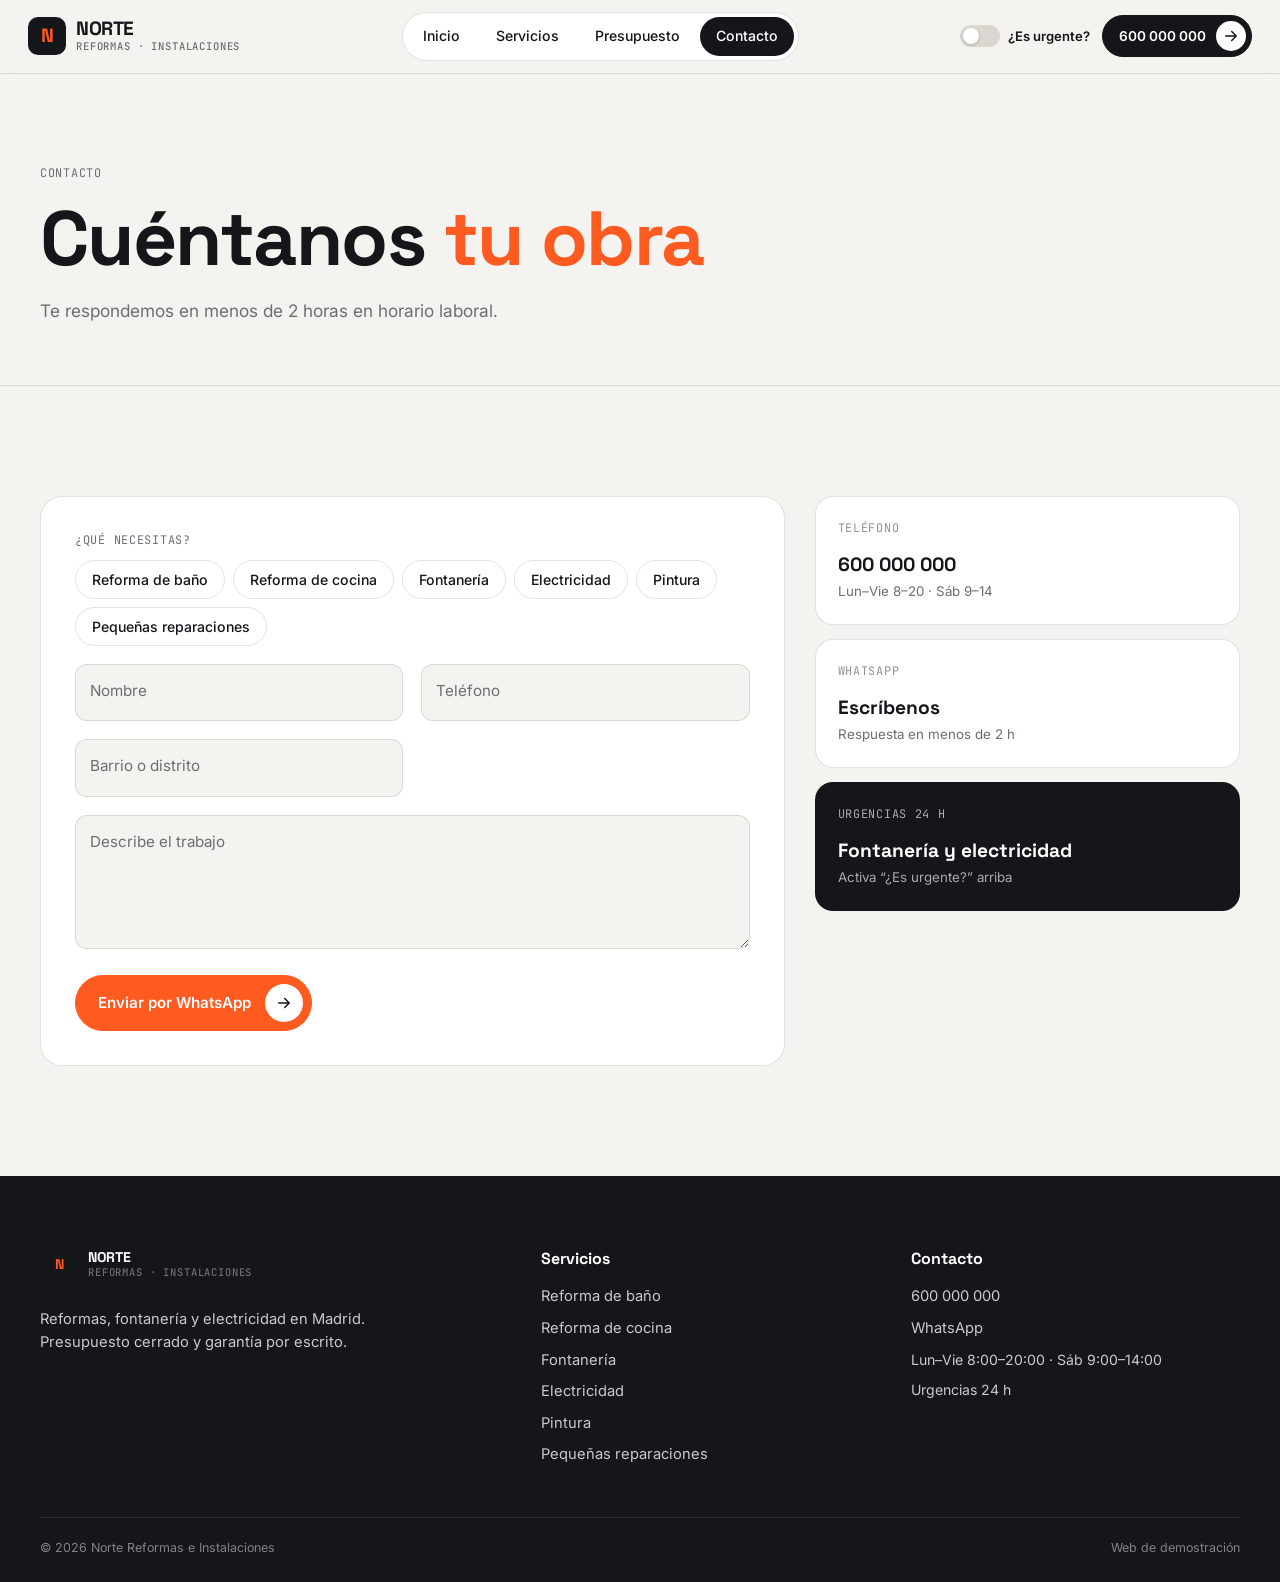
==== contacto.html @ dd76dd88 "Web demo profesional para oficios (Norte) Co-Authored-By: Claude Opus 5.5 <noreply@anthropic.com> Cl" ====
<!doctype html><html lang="es"><head><meta charset="utf-8"><meta name="viewport" content="width=device-width,initial-scale=1"><title>Contacto · Norte Reformas e Instalaciones</title><meta name="description" content="Pide presupuesto gratis para tu obra en Madrid."><meta name="theme-color" content="#14161a">
<link rel="icon" href="favicon.svg" type="image/svg+xml"><link rel="preconnect" href="https://fonts.googleapis.com"><link rel="preconnect" href="https://fonts.gstatic.com" crossorigin>
<link href="https://fonts.googleapis.com/css2?family=Space+Grotesk:wght@500;600;700&family=Inter:wght@400;500;600&family=JetBrains+Mono:wght@500&display=swap" rel="stylesheet"><link rel="stylesheet" href="styles.css?v=1792756453"></head><body>
<header class="top"><a class="brand" href="index.html"><span class="logo">N</span><span>NORTE<small>Reformas · Instalaciones</small></span></a>
<nav class="menu"><a href="index.html">Inicio</a><a href="servicios.html">Servicios</a><a href="index.html#presupuesto">Presupuesto</a><a href="contacto.html" class=on>Contacto</a></nav>
<div class="act"><label class="urg" title="Modo urgencia"><input type="checkbox" id="urgent"><span class="sw"><i></i></span><span class="ul">¿Es urgente?</span></label>
<a class="btn sm mag hcta" href="tel:+34600000000"><span class="bt">600 000 000</span><span class="ba"><svg viewBox="0 0 24 24" aria-hidden="true"><path d="M5 12h14M13 6l6 6-6 6"/></svg></span></a><button class="burger" aria-label="Menú" aria-expanded="false"><span></span><span></span></button></div></header>
<div class="urgbar"><span class="dot"></span> Modo urgencia: salimos en menos de 60 minutos en Madrid capital. <a href="tel:+34600000000">Llamar ahora</a></div>
<main><section class="phd"><div class="wrap"><p class="kick">Contacto</p><h1>Cuéntanos <span class="hl">tu obra</span></h1><p class="lead">Te respondemos en menos de 2 horas en horario laboral.</p></div></section>
<section class="sec"><div class="wrap cg"><form class="form" id="cf"><div class="fs"><span class="cl">¿Qué necesitas?</span><div class="opts" id="cs"><button type="button" class="opt" data-k="bano">Reforma de baño</button><button type="button" class="opt" data-k="cocina">Reforma de cocina</button><button type="button" class="opt" data-k="fonta">Fontanería</button><button type="button" class="opt" data-k="elec">Electricidad</button><button type="button" class="opt" data-k="pint">Pintura</button><button type="button" class="opt" data-k="llave">Pequeñas reparaciones</button></div></div>
<div class="fl"><input id="fn" name="n" placeholder=" " required autocomplete="name"><label for="fn">Nombre</label></div>
<div class="fl"><input id="ft" name="t" placeholder=" " required type="tel" autocomplete="tel"><label for="ft">Teléfono</label></div>
<div class="fl"><input id="fz" name="z" placeholder=" " autocomplete="address-level2"><label for="fz">Barrio o distrito</label></div>
<div class="fl full"><textarea id="fm" name="m" placeholder=" " rows="4"></textarea><label for="fm">Describe el trabajo</label></div>
<button class="btn mag pri" type="submit"><span class="bt">Enviar por WhatsApp</span><span class="ba"><svg viewBox="0 0 24 24" aria-hidden="true"><path d="M5 12h14M13 6l6 6-6 6"/></svg></span></button></form>
<aside class="cards"><a class="cc" href="tel:+34600000000"><span class="cl">Teléfono</span><b>600 000 000</b><small>Lun–Vie 8–20 · Sáb 9–14</small></a><a class="cc" href="https://wa.me/34600000000" target="_blank" rel="noopener"><span class="cl">WhatsApp</span><b>Escríbenos</b><small>Respuesta en menos de 2 h</small></a><div class="cc urgc"><span class="cl">Urgencias 24 h</span><b>Fontanería y electricidad</b><small>Activa “¿Es urgente?” arriba</small></div></aside></div></section></main>
<footer><div class="wrap fg"><div><a class="brand" href="index.html"><span class="logo">N</span><span>NORTE<small>Reformas · Instalaciones</small></span></a><p>Reformas, fontanería y electricidad en Madrid. Presupuesto cerrado y garantía por escrito.</p></div>
<div><b>Servicios</b><a href="servicios.html#bano">Reforma de baño</a><a href="servicios.html#cocina">Reforma de cocina</a><a href="servicios.html#fonta">Fontanería</a><a href="servicios.html#elec">Electricidad</a><a href="servicios.html#pint">Pintura</a><a href="servicios.html#llave">Pequeñas reparaciones</a></div>
<div><b>Contacto</b><a href="tel:+34600000000">600 000 000</a><a href="https://wa.me/34600000000" target="_blank" rel="noopener">WhatsApp</a><span>Lun–Vie 8:00–20:00 · Sáb 9:00–14:00</span><span>Urgencias 24 h</span></div></div>
<div class="wrap legal"><span>© 2026 Norte Reformas e Instalaciones</span><span>Web de demostración</span></div></footer>
<nav class="mbar"><a href="tel:+34600000000"><svg viewBox="0 0 24 24"><path d="M5 4h4l2 5-2.5 1.5a11 11 0 0 0 5 5L15 13l5 2v4a2 2 0 0 1-2 2A16 16 0 0 1 3 6a2 2 0 0 1 2-2"/></svg>Llamar</a><a href="https://wa.me/34600000000" target="_blank" rel="noopener"><svg viewBox="0 0 24 24"><path d="M4 20l1.3-4A8 8 0 1 1 8 18.7z"/></svg>WhatsApp</a><a href="index.html#presupuesto" class="hi"><svg viewBox="0 0 24 24"><rect x="5" y="3" width="14" height="18" rx="2"/><path d="M9 8h6M9 12h6M9 16h3"/></svg>Presupuesto</a></nav>
<div class="cursor" aria-hidden="true"></div>
<script src="script.js?v=1792756453"></script></body></html>
---- styles.css ----
:root{--bg:#f4f3ef;--paper:#fff;--ink:#14161a;--ink2:#2a2d33;--mut:#6b6e75;--line:rgba(20,22,26,.12);--acc:#ff5a1f;--acc2:#e64a10;--blue:#2a6cf6;--r:14px}
*{box-sizing:border-box;margin:0}html{scroll-behavior:smooth}
body{font-family:Inter,system-ui,sans-serif;background:var(--bg);color:var(--ink);line-height:1.6;overflow-x:hidden;-webkit-font-smoothing:antialiased}
a{color:inherit}h1,h2,h3,.brand{font-family:'Space Grotesk',Inter,sans-serif;letter-spacing:-.02em;line-height:1.05}
.wrap{width:min(1200px,100% - 40px);margin:0 auto}.hl{color:var(--acc)}
.kick,.num,.cl,.sh-top,.sh-bot,.lbl,.res span,.res small{font-family:'JetBrains Mono',ui-monospace,monospace;font-size:.74rem;letter-spacing:.06em;text-transform:uppercase}
.kick{color:var(--mut);display:flex;align-items:center;gap:10px}
.top{position:sticky;top:0;z-index:40;display:flex;justify-content:space-between;align-items:center;gap:18px;padding:12px 28px;background:rgba(244,243,239,.85);backdrop-filter:blur(12px);border-bottom:1px solid var(--line)}
.brand{display:flex;align-items:center;gap:10px;text-decoration:none;font-weight:700;font-size:1.2rem}.brand small{display:block;font:500 .66rem 'JetBrains Mono',monospace;letter-spacing:.08em;text-transform:uppercase;color:var(--mut)}
.logo{width:38px;height:38px;border-radius:10px;background:var(--ink);color:var(--acc);display:grid;place-items:center;font-weight:700;font-size:1.2rem}
.menu{display:flex;gap:4px;background:var(--paper);border:1px solid var(--line);border-radius:99px;padding:4px}.menu a{text-decoration:none;font-size:.88rem;font-weight:500;padding:8px 16px;border-radius:99px;transition:background .25s,color .25s}.menu a:hover{background:var(--bg)}.menu a.on{background:var(--ink);color:#fff}
.act{display:flex;align-items:center;gap:12px}
.urg{display:flex;align-items:center;gap:8px;cursor:pointer;font-size:.82rem;font-weight:600;user-select:none}.urg input{position:absolute;opacity:0;pointer-events:none}
.sw{width:40px;height:22px;border-radius:99px;background:#d9d7cf;position:relative;transition:background .3s}.sw i{position:absolute;top:3px;left:3px;width:16px;height:16px;border-radius:50%;background:#fff;box-shadow:0 1px 3px rgba(0,0,0,.2);transition:transform .3s cubic-bezier(.3,1.5,.5,1)}
.urg input:checked+.sw{background:var(--acc)}.urg input:checked+.sw i{transform:translateX(18px)}.urg input:focus-visible+.sw{outline:2px solid var(--acc);outline-offset:2px}
/* botones */
.btn{position:relative;display:inline-flex;align-items:center;gap:14px;text-decoration:none;font:600 .95rem Inter,sans-serif;padding:8px 8px 8px 22px;border-radius:99px;border:1px solid var(--ink);background:var(--ink);color:#fff;cursor:pointer;overflow:hidden;isolation:isolate;transition:transform .35s cubic-bezier(.2,.8,.2,1),color .35s}
.btn:before{content:"";position:absolute;inset:0;background:var(--acc);transform:translateY(101%);border-radius:inherit;transition:transform .45s cubic-bezier(.7,0,.2,1);z-index:-1}
.btn:hover:before{transform:none}
.ba{width:38px;height:38px;border-radius:50%;background:#fff;color:var(--ink);display:grid;place-items:center;overflow:hidden;position:relative;flex:none}
.ba svg{width:18px;fill:none;stroke:currentColor;stroke-width:2;stroke-linecap:round;stroke-linejoin:round;transition:transform .45s cubic-bezier(.7,0,.2,1)}
.btn:hover .ba svg{animation:arr .5s cubic-bezier(.7,0,.2,1)}@keyframes arr{0%{transform:none}49%{transform:translateX(140%)}50%{transform:translateX(-140%)}100%{transform:none}}
.btn.pri{background:var(--acc);border-color:var(--acc)}.btn.pri:before{background:var(--ink)}
.btn.ghost{background:transparent;color:var(--ink)}.btn.ghost:hover{color:#fff}.btn.ghost .ba{background:var(--ink);color:#fff}
.btn.light{color:#fff;border-color:rgba(255,255,255,.4)}.btn.light .ba{background:#fff;color:var(--ink)}
.btn.sm{font-size:.85rem;padding:5px 5px 5px 16px;gap:10px}.btn.sm .ba{width:30px;height:30px}.btn.full{width:100%;justify-content:space-between}
.btn:active{transform:scale(.97)}.btn:focus-visible{outline:2px solid var(--acc);outline-offset:3px}
.btns{display:flex;flex-wrap:wrap;gap:12px;margin:32px 0 0}
.burger{display:none;background:none;border:0;width:42px;height:42px;cursor:pointer}.burger span{display:block;height:2px;background:var(--ink);margin:7px 9px;transition:transform .3s}
/* urgencia */
.urgbar{display:none;align-items:center;justify-content:center;gap:10px;background:var(--acc);color:#fff;font-size:.88rem;font-weight:600;padding:10px 16px;text-align:center}.urgbar a{color:#fff}
.urgbar .dot,.live:before{width:8px;height:8px;border-radius:50%;background:#fff;animation:ping 1.4s infinite}
body.urgent .urgbar{display:flex}body.urgent .callurg{background:var(--acc);border-color:var(--acc);color:#fff;animation:pulse 1.6s infinite}body.urgent .callurg .ba{background:#fff;color:var(--acc)}
@keyframes pulse{0%{box-shadow:0 0 0 0 rgba(255,90,31,.55)}70%{box-shadow:0 0 0 16px rgba(255,90,31,0)}100%{box-shadow:0 0 0 0 rgba(255,90,31,0)}}
@keyframes ping{50%{opacity:.35;transform:scale(.7)}}
/* hero */
.hero{padding:70px 0 90px}.hg{display:grid;grid-template-columns:1.05fr .95fr;gap:60px;align-items:center}
.live{display:inline-flex;align-items:center;gap:8px;background:var(--paper);border:1px solid var(--line);padding:6px 12px;border-radius:99px;color:var(--ink)}.live:before{content:"";background:var(--c,#2bb673)}
.hero h1{font-size:clamp(2.8rem,6.4vw,5.4rem);font-weight:700;margin:20px 0 22px}
.lead{font-size:1.08rem;color:var(--mut);max-width:560px}
.trust{list-style:none;padding:0;display:grid;grid-template-columns:repeat(4,1fr);gap:0;margin-top:46px;border-top:1px solid var(--line)}.trust li{padding:18px 14px 0 0}.trust b{display:block;font:700 1.7rem 'Space Grotesk',sans-serif}.trust span{font-size:.8rem;color:var(--mut)}
.sheet{background:var(--paper);border:1px solid var(--line);border-radius:20px;padding:16px;box-shadow:0 40px 80px -40px rgba(20,22,26,.35);transform:perspective(1200px) rotateY(-6deg) rotateX(3deg);transition:transform .6s}.sheet:hover{transform:none}
.sh-top,.sh-bot{display:flex;justify-content:space-between;color:var(--mut);padding:4px 6px 12px}.sh-bot{padding:12px 6px 4px;justify-content:flex-start;gap:20px}
.lg{display:flex;align-items:center;gap:6px}.lg i{width:14px;height:3px;border-radius:2px;background:var(--ink)}.lg i.cp{background:var(--blue)}.lg i.cw{background:var(--acc)}
.draw{width:100%;height:auto;display:block;color:var(--ink);border-radius:10px;background:#fbfbf9}
.ln path,.ln circle,.ln rect{fill:none;stroke-width:2;stroke-linecap:round;stroke-linejoin:round;stroke-dasharray:var(--len,1200);stroke-dashoffset:var(--len,1200);animation:dr 2.4s cubic-bezier(.6,0,.2,1) forwards}
.st *{stroke:var(--ink)}.pipe *{stroke:var(--blue);stroke-width:3;animation-delay:.9s}.wire *{stroke:var(--acc);stroke-width:3;animation-delay:1.4s}.dim *{stroke:var(--mut);stroke-width:1;animation-delay:2s}
@keyframes dr{to{stroke-dashoffset:0}}
.lbl text{font-size:11px;fill:var(--mut);opacity:0;animation:fi .6s 2.4s forwards}.lbl .cp{fill:var(--blue)}.lbl .cw{fill:var(--acc)}@keyframes fi{to{opacity:1}}
/* secciones */
.sec{padding:110px 0}.sec.dark{background:var(--ink);color:#f1efe9}.sec.soft{background:#ebe9e2}
.sh{display:flex;flex-direction:column;gap:14px;margin-bottom:54px;max-width:760px}h2{font-size:clamp(2rem,4.4vw,3.4rem);font-weight:700}
.sgrid{display:grid;grid-template-columns:repeat(3,1fr);gap:1px;background:var(--line);border:1px solid var(--line);border-radius:20px;overflow:hidden}
.scard{background:var(--bg);padding:34px 30px;text-decoration:none;display:flex;flex-direction:column;gap:12px;position:relative;transition:background .4s}
.scard:after{content:"";position:absolute;left:0;bottom:0;height:3px;width:100%;background:var(--acc);transform:scaleX(0);transform-origin:left;transition:transform .5s cubic-bezier(.7,0,.2,1)}.scard:hover{background:var(--paper)}.scard:hover:after{transform:none}
.sc-h{display:flex;justify-content:space-between;align-items:flex-start}.ic{width:44px;height:44px;fill:none;stroke:var(--ink);stroke-width:1.5;stroke-linecap:round;stroke-linejoin:round;transition:stroke .3s,transform .5s}.scard:hover .ic{stroke:var(--acc);transform:rotate(-8deg) scale(1.08)}
.num{color:var(--mut)}.scard h3{font-size:1.45rem}.scard p{color:var(--mut);font-size:.94rem;flex:1}
.sc-f{display:flex;justify-content:space-between;align-items:center;margin-top:10px;padding-top:16px;border-top:1px dashed var(--line)}.sc-f b{font-family:'Space Grotesk',sans-serif}
.go{width:36px;height:36px;border-radius:50%;border:1px solid var(--line);display:grid;place-items:center;transition:background .35s,border-color .35s,transform .35s}.go svg{width:16px;fill:none;stroke:currentColor;stroke-width:2}.scard:hover .go{background:var(--acc);border-color:var(--acc);color:#fff;transform:rotate(-45deg)}
/* calculadora */
.qg{display:grid;grid-template-columns:1fr 1fr;gap:60px;align-items:center}.dark .kick{color:#8f929a}.dark .lead{color:#a9abb1}.dark h2{margin:14px 0 18px}
.qp{list-style:none;padding:0;margin-top:26px;display:grid;gap:10px}.qp li{display:flex;gap:10px;align-items:center}.qp li:before{content:"";width:18px;height:18px;border-radius:50%;background:var(--acc) url("data:image/svg+xml,%3Csvg xmlns='http://www.w3.org/2000/svg' viewBox='0 0 24 24' fill='none' stroke='white' stroke-width='3'%3E%3Cpath d='M5 12l5 5 9-10'/%3E%3C/svg%3E") center/12px no-repeat;flex:none}
.calc{background:#1d2026;border:1px solid rgba(255,255,255,.08);border-radius:22px;padding:30px;display:grid;gap:24px}
.cl{color:#8f929a;display:flex;justify-content:space-between;margin-bottom:10px}.cl b{color:#fff;font-family:'Space Grotesk',sans-serif;font-size:1rem;text-transform:none;letter-spacing:0}
.opts{display:flex;flex-wrap:wrap;gap:8px}.opt{font:500 .88rem Inter,sans-serif;padding:10px 16px;border-radius:99px;border:1px solid rgba(255,255,255,.14);background:transparent;color:#d9dadd;cursor:pointer;transition:.25s}.opt:hover{border-color:rgba(255,255,255,.4)}.opt.on{background:#fff;color:var(--ink);border-color:#fff}
.form .opt{border-color:var(--line);color:var(--ink)}.form .opt.on{background:var(--ink);color:#fff}
input[type=range]{width:100%;-webkit-appearance:none;appearance:none;height:6px;border-radius:99px;background:linear-gradient(90deg,var(--acc) var(--p,20%),rgba(255,255,255,.12) var(--p,20%));outline:none}
input[type=range]::-webkit-slider-thumb{-webkit-appearance:none;width:24px;height:24px;border-radius:50%;background:#fff;border:5px solid var(--acc);cursor:grab;transition:transform .2s}input[type=range]::-webkit-slider-thumb:active{transform:scale(1.2);cursor:grabbing}
input[type=range]::-moz-range-thumb{width:16px;height:16px;border-radius:50%;background:#fff;border:5px solid var(--acc)}
.rl{display:flex;justify-content:space-between;font-size:.75rem;color:#6f727a;margin-top:6px}
.res{background:var(--bg);color:var(--ink);border-radius:16px;padding:20px 22px;display:grid;gap:4px}.res span,.res small{color:var(--mut)}.res output{font:700 clamp(1.8rem,4vw,2.4rem) 'Space Grotesk',sans-serif;letter-spacing:-.02em}
.res output.flash{animation:fl .4s}@keyframes fl{0%{color:var(--acc);transform:translateY(-3px)}}
/* proceso */
.steps{list-style:none;padding:0;display:grid;grid-template-columns:repeat(4,1fr);gap:30px;counter-reset:s}
.steps li{counter-increment:s;padding-top:28px;position:relative}.steps li:before{content:"0" counter(s);font:500 .8rem 'JetBrains Mono',monospace;color:var(--acc);position:absolute;top:0}
.steps b{font:700 1.3rem 'Space Grotesk',sans-serif;display:block;margin-bottom:8px}.steps p{color:var(--mut);font-size:.94rem}
.prog{height:2px;background:var(--line);margin-top:40px;border-radius:2px;overflow:hidden}.prog i{display:block;height:100%;width:100%;background:var(--acc);transform:scaleX(var(--pp,0));transform-origin:left}
/* zonas */
.zg{display:grid;grid-template-columns:.9fr 1.1fr;gap:60px;align-items:center}.zg h2{margin:14px 0 18px}
.eta{margin-top:26px;font:700 1.5rem 'Space Grotesk',sans-serif;min-height:2em}.eta b{color:var(--acc)}
.zones{display:flex;flex-wrap:wrap;gap:8px}.z{font:500 .88rem Inter,sans-serif;padding:10px 16px;border-radius:10px;border:1px solid var(--line);background:var(--paper);cursor:pointer;transition:.25s}.z:hover,.z.on{background:var(--ink);color:#fff;border-color:var(--ink);transform:translateY(-2px)}
/* opiniones */
.rev{display:grid;grid-template-columns:repeat(3,1fr);gap:20px}blockquote{background:var(--paper);border:1px solid var(--line);border-radius:20px;padding:30px;display:flex;flex-direction:column;justify-content:space-between;gap:26px;transition:transform .4s,box-shadow .4s}
blockquote:hover{transform:translateY(-6px);box-shadow:0 30px 50px -30px rgba(20,22,26,.4)}blockquote p{font:500 1.12rem/1.5 'Space Grotesk',sans-serif}blockquote:before{content:"★★★★★";color:var(--acc);letter-spacing:3px;font-size:.9rem}
cite{font-style:normal;font-size:.85rem;color:var(--mut)}cite b{color:var(--ink)}
/* faq */
.fq{display:grid;grid-template-columns:.8fr 1.2fr;gap:60px}.faq{border-top:1px solid var(--line)}
details{border-bottom:1px solid var(--line)}summary{list-style:none;cursor:pointer;display:flex;justify-content:space-between;align-items:center;gap:20px;padding:22px 0;font:600 1.1rem 'Space Grotesk',sans-serif}summary::-webkit-details-marker{display:none}
.pm{width:28px;height:28px;border-radius:50%;border:1px solid var(--line);position:relative;flex:none;transition:transform .35s,background .3s}.pm:before,.pm:after{content:"";position:absolute;left:50%;top:50%;width:10px;height:2px;background:var(--ink);transform:translate(-50%,-50%)}.pm:after{transform:translate(-50%,-50%) rotate(90deg);transition:transform .35s}
details[open] .pm{background:var(--acc);border-color:var(--acc);transform:rotate(180deg)}details[open] .pm:before,details[open] .pm:after{background:#fff}details[open] .pm:after{transform:translate(-50%,-50%)}
details p{color:var(--mut);padding:0 40px 22px 0}
.cta{background:var(--acc);color:#fff;padding:80px 0}.ci{display:flex;justify-content:space-between;align-items:center;gap:30px;flex-wrap:wrap}.ci h2{font-size:clamp(2rem,5vw,3.6rem)}.ci .btns{margin:0}.cta .btn.pri{background:var(--ink);border-color:var(--ink)}.cta .btn.pri:before{background:#fff}.cta .btn.pri:hover{color:var(--ink)}
/* subpáginas */
.phd{padding:90px 0 60px;border-bottom:1px solid var(--line)}.phd h1{font-size:clamp(2.6rem,6vw,4.8rem);margin:16px 0 18px}
.slist{display:grid;gap:0;border-top:1px solid var(--line)}.srow{display:grid;grid-template-columns:120px 1fr 240px;gap:30px;padding:40px 0;border-bottom:1px solid var(--line);scroll-margin-top:90px}
.sr-i{display:flex;flex-direction:column;gap:12px}.srow h2{font-size:2rem;margin-bottom:10px}.srow p{color:var(--mut)}.srow ul{list-style:none;padding:0;margin-top:16px;display:grid;grid-template-columns:1fr 1fr;gap:8px 20px}.srow li{padding-left:20px;position:relative;font-size:.94rem}.srow li:before{content:"";position:absolute;left:0;top:.6em;width:10px;height:2px;background:var(--acc)}
.sr-p{display:flex;flex-direction:column;align-items:flex-start;gap:14px}.sr-p b{font:700 1.4rem 'Space Grotesk',sans-serif}
.cg{display:grid;grid-template-columns:1.4fr .8fr;gap:30px;align-items:start}.form{background:var(--paper);border:1px solid var(--line);border-radius:22px;padding:34px;display:grid;grid-template-columns:1fr 1fr;gap:18px}.fs,.fl.full{grid-column:1/-1}.form .cl{color:var(--mut)}
.fl{position:relative}.fl input,.fl textarea{width:100%;font:inherit;padding:22px 14px 8px;border:1px solid var(--line);border-radius:12px;background:var(--bg);transition:border-color .25s,box-shadow .25s}.fl input:focus,.fl textarea:focus{outline:none;border-color:var(--acc);box-shadow:0 0 0 4px rgba(255,90,31,.12)}
.fl label{position:absolute;left:15px;top:15px;color:var(--mut);font-size:.95rem;pointer-events:none;transition:.2s}.fl input:focus+label,.fl input:not(:placeholder-shown)+label,.fl textarea:focus+label,.fl textarea:not(:placeholder-shown)+label{top:6px;font-size:.7rem;color:var(--acc)}
.form .btn{justify-self:start}.cards{display:grid;gap:14px}.cc{background:var(--paper);border:1px solid var(--line);border-radius:18px;padding:22px;text-decoration:none;display:grid;gap:4px;transition:transform .3s,border-color .3s}.cc:hover{transform:translateY(-3px);border-color:var(--ink)}.cc b{font:700 1.2rem 'Space Grotesk',sans-serif}.cc small{color:var(--mut)}.urgc{background:var(--ink);color:#fff}.urgc .cl,.urgc small{color:#a9abb1}
footer{background:var(--ink);color:#c9cacf;padding:70px 0 24px}.fg{display:grid;grid-template-columns:1.4fr 1fr 1fr;gap:40px}.fg .brand{color:#fff;margin-bottom:16px}.fg p{max-width:340px;font-size:.92rem}.fg>div{display:flex;flex-direction:column;gap:8px}.fg b{color:#fff;font-family:'Space Grotesk',sans-serif;margin-bottom:6px}.fg a{text-decoration:none;font-size:.92rem}.fg a:hover{color:var(--acc)}.fg span{font-size:.88rem}
.legal{display:flex;justify-content:space-between;flex-wrap:wrap;gap:10px;border-top:1px solid rgba(255,255,255,.1);margin-top:50px;padding-top:20px;font-size:.78rem;color:#80838a}
.mbar{display:none}
.cursor{position:fixed;left:0;top:0;width:10px;height:10px;border-radius:50%;background:var(--acc);pointer-events:none;z-index:100;transform:translate(-50%,-50%);transition:width .25s,height .25s,opacity .25s;opacity:0;mix-blend-mode:multiply}.cursor.big{width:46px;height:46px;opacity:.25}
.reveal{opacity:0;transform:translateY(30px);transition:opacity .9s cubic-bezier(.2,.7,.2,1),transform .9s cubic-bezier(.2,.7,.2,1)}.reveal.in{opacity:1;transform:none}
@media(hover:none){.cursor{display:none}}
@media(max-width:1020px){.menu{display:none;position:absolute;top:100%;left:16px;right:16px;flex-direction:column;border-radius:16px;padding:8px}.menu.open{display:flex}.burger{display:block}.hcta{display:none}
.hg,.qg,.zg,.fq,.cg{grid-template-columns:1fr}.sgrid{grid-template-columns:1fr 1fr}.steps{grid-template-columns:1fr 1fr}.rev{grid-template-columns:1fr}.srow{grid-template-columns:1fr}.sheet{transform:none}}
@media(max-width:600px){.top{padding:10px 16px}.ul{display:none}.sgrid,.steps,.form,.fg{grid-template-columns:1fr}.trust{grid-template-columns:1fr 1fr}.sec{padding:72px 0}.hero{padding:40px 0 60px}.srow ul{grid-template-columns:1fr}.btns .btn{flex:1 1 100%;justify-content:space-between}
.mbar{display:grid;grid-template-columns:repeat(3,1fr);position:fixed;left:10px;right:10px;bottom:10px;z-index:50;background:var(--ink);border-radius:18px;padding:6px;box-shadow:0 20px 40px rgba(0,0,0,.3)}.mbar a{display:flex;flex-direction:column;align-items:center;gap:2px;color:#fff;text-decoration:none;font-size:.72rem;font-weight:600;padding:8px 0;border-radius:12px}.mbar a.hi{background:var(--acc)}.mbar svg{width:20px;height:20px;fill:none;stroke:currentColor;stroke-width:1.8;stroke-linecap:round;stroke-linejoin:round}footer{padding-bottom:100px}}
@media(prefers-reduced-motion:reduce){*,*:before,*:after{animation:none!important;transition:none!important}.ln *{stroke-dashoffset:0}.lbl text{opacity:1}.reveal{opacity:1;transform:none}}
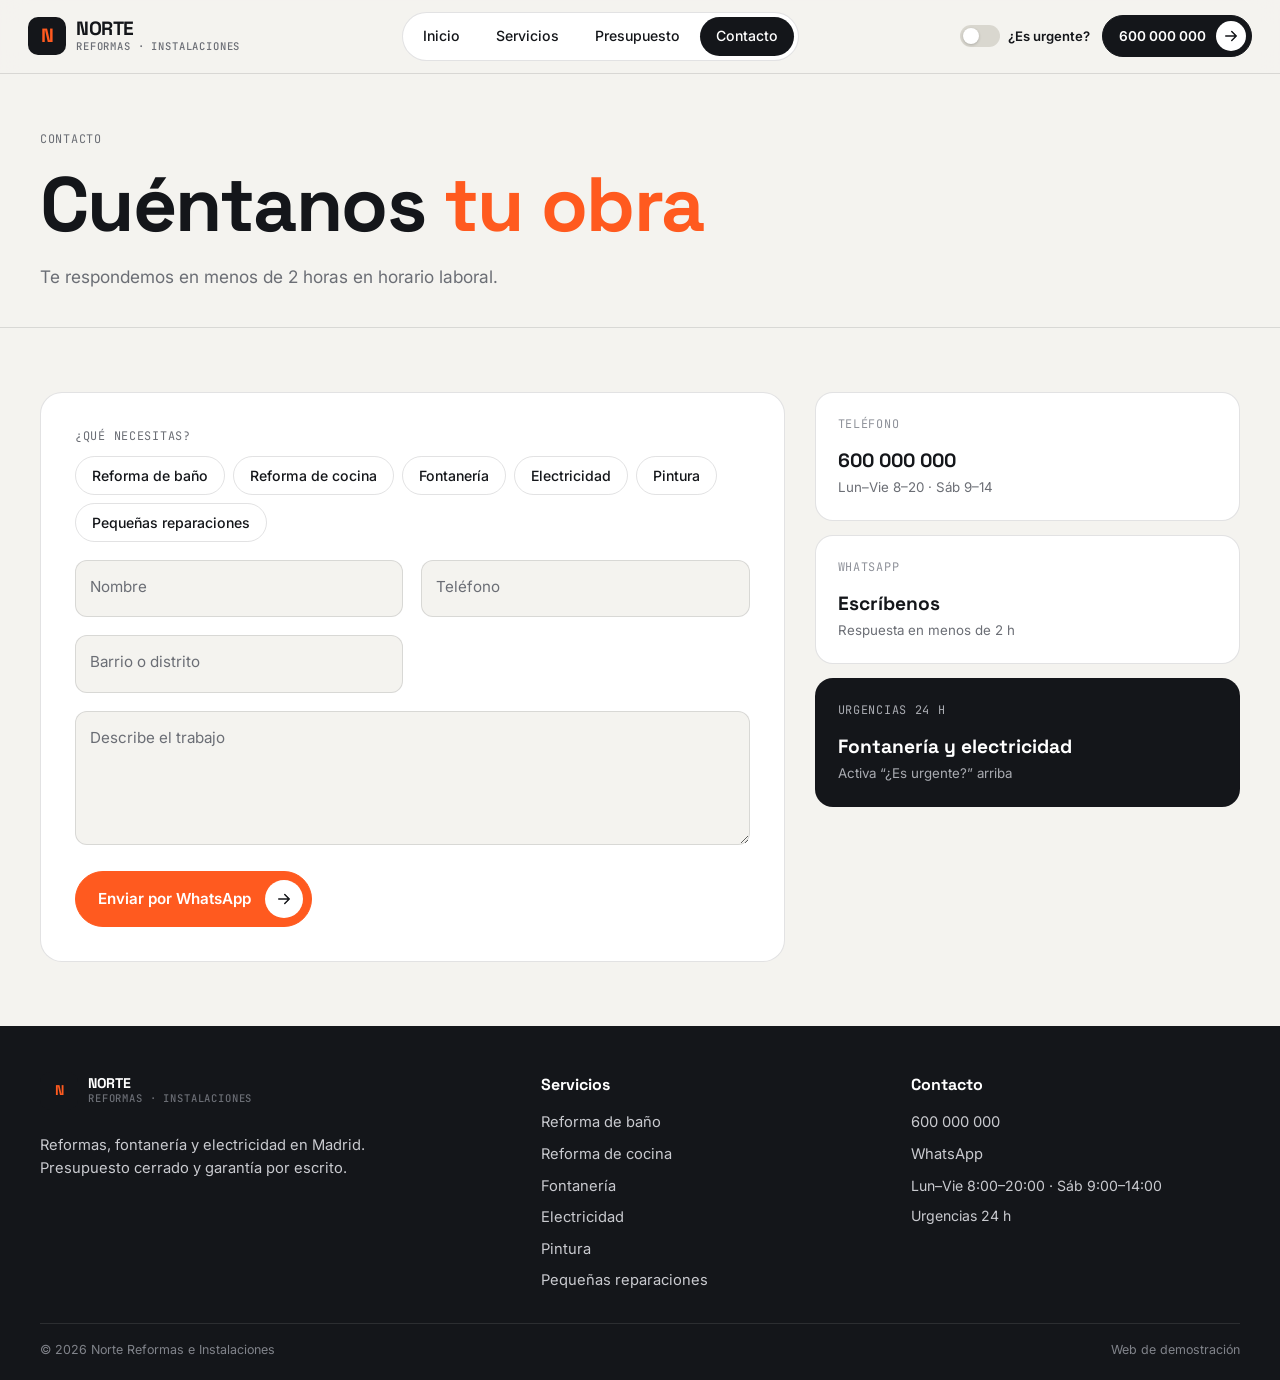
==== commit 2e64381e: "Quitar cursor personalizado y compactar secciones Co-Authored-By: Claude Opus 5.5 <noreply@anthropic" ====
--- a/contacto.html
+++ b/contacto.html
@@ -1,6 +1,6 @@
 <!doctype html><html lang="es"><head><meta charset="utf-8"><meta name="viewport" content="width=device-width,initial-scale=1"><title>Contacto · Norte Reformas e Instalaciones</title><meta name="description" content="Pide presupuesto gratis para tu obra en Madrid."><meta name="theme-color" content="#14161a">
 <link rel="icon" href="favicon.svg" type="image/svg+xml"><link rel="preconnect" href="https://fonts.googleapis.com"><link rel="preconnect" href="https://fonts.gstatic.com" crossorigin>
-<link href="https://fonts.googleapis.com/css2?family=Space+Grotesk:wght@500;600;700&family=Inter:wght@400;500;600&family=JetBrains+Mono:wght@500&display=swap" rel="stylesheet"><link rel="stylesheet" href="styles.css?v=1792756453"></head><body>
+<link href="https://fonts.googleapis.com/css2?family=Space+Grotesk:wght@500;600;700&family=Inter:wght@400;500;600&family=JetBrains+Mono:wght@500&display=swap" rel="stylesheet"><link rel="stylesheet" href="styles.css?v=1792757045"></head><body>
 <header class="top"><a class="brand" href="index.html"><span class="logo">N</span><span>NORTE<small>Reformas · Instalaciones</small></span></a>
 <nav class="menu"><a href="index.html">Inicio</a><a href="servicios.html">Servicios</a><a href="index.html#presupuesto">Presupuesto</a><a href="contacto.html" class=on>Contacto</a></nav>
 <div class="act"><label class="urg" title="Modo urgencia"><input type="checkbox" id="urgent"><span class="sw"><i></i></span><span class="ul">¿Es urgente?</span></label>
@@ -19,5 +19,4 @@
 <div><b>Contacto</b><a href="tel:+34600000000">600 000 000</a><a href="https://wa.me/34600000000" target="_blank" rel="noopener">WhatsApp</a><span>Lun–Vie 8:00–20:00 · Sáb 9:00–14:00</span><span>Urgencias 24 h</span></div></div>
 <div class="wrap legal"><span>© 2026 Norte Reformas e Instalaciones</span><span>Web de demostración</span></div></footer>
 <nav class="mbar"><a href="tel:+34600000000"><svg viewBox="0 0 24 24"><path d="M5 4h4l2 5-2.5 1.5a11 11 0 0 0 5 5L15 13l5 2v4a2 2 0 0 1-2 2A16 16 0 0 1 3 6a2 2 0 0 1 2-2"/></svg>Llamar</a><a href="https://wa.me/34600000000" target="_blank" rel="noopener"><svg viewBox="0 0 24 24"><path d="M4 20l1.3-4A8 8 0 1 1 8 18.7z"/></svg>WhatsApp</a><a href="index.html#presupuesto" class="hi"><svg viewBox="0 0 24 24"><rect x="5" y="3" width="14" height="18" rx="2"/><path d="M9 8h6M9 12h6M9 16h3"/></svg>Presupuesto</a></nav>
-<div class="cursor" aria-hidden="true"></div>
-<script src="script.js?v=1792756453"></script></body></html>+<script src="script.js?v=1792757045"></script></body></html>
--- a/styles.css
+++ b/styles.css
@@ -25,7 +25,7 @@
 .btn.light{color:#fff;border-color:rgba(255,255,255,.4)}.btn.light .ba{background:#fff;color:var(--ink)}
 .btn.sm{font-size:.85rem;padding:5px 5px 5px 16px;gap:10px}.btn.sm .ba{width:30px;height:30px}.btn.full{width:100%;justify-content:space-between}
 .btn:active{transform:scale(.97)}.btn:focus-visible{outline:2px solid var(--acc);outline-offset:3px}
-.btns{display:flex;flex-wrap:wrap;gap:12px;margin:32px 0 0}
+.btns{display:flex;flex-wrap:wrap;gap:12px;margin:24px 0 0}
 .burger{display:none;background:none;border:0;width:42px;height:42px;cursor:pointer}.burger span{display:block;height:2px;background:var(--ink);margin:7px 9px;transition:transform .3s}
 /* urgencia */
 .urgbar{display:none;align-items:center;justify-content:center;gap:10px;background:var(--acc);color:#fff;font-size:.88rem;font-weight:600;padding:10px 16px;text-align:center}.urgbar a{color:#fff}
@@ -34,11 +34,11 @@
 @keyframes pulse{0%{box-shadow:0 0 0 0 rgba(255,90,31,.55)}70%{box-shadow:0 0 0 16px rgba(255,90,31,0)}100%{box-shadow:0 0 0 0 rgba(255,90,31,0)}}
 @keyframes ping{50%{opacity:.35;transform:scale(.7)}}
 /* hero */
-.hero{padding:70px 0 90px}.hg{display:grid;grid-template-columns:1.05fr .95fr;gap:60px;align-items:center}
+.hero{padding:44px 0 56px}.hg{display:grid;grid-template-columns:1.05fr .95fr;gap:60px;align-items:center}
 .live{display:inline-flex;align-items:center;gap:8px;background:var(--paper);border:1px solid var(--line);padding:6px 12px;border-radius:99px;color:var(--ink)}.live:before{content:"";background:var(--c,#2bb673)}
-.hero h1{font-size:clamp(2.8rem,6.4vw,5.4rem);font-weight:700;margin:20px 0 22px}
+.hero h1{font-size:clamp(2.6rem,5.6vw,4.6rem);font-weight:700;margin:16px 0 16px}
 .lead{font-size:1.08rem;color:var(--mut);max-width:560px}
-.trust{list-style:none;padding:0;display:grid;grid-template-columns:repeat(4,1fr);gap:0;margin-top:46px;border-top:1px solid var(--line)}.trust li{padding:18px 14px 0 0}.trust b{display:block;font:700 1.7rem 'Space Grotesk',sans-serif}.trust span{font-size:.8rem;color:var(--mut)}
+.trust{list-style:none;padding:0;display:grid;grid-template-columns:repeat(4,1fr);gap:0;margin-top:30px;border-top:1px solid var(--line)}.trust li{padding:18px 14px 0 0}.trust b{display:block;font:700 1.7rem 'Space Grotesk',sans-serif}.trust span{font-size:.8rem;color:var(--mut)}
 .sheet{background:var(--paper);border:1px solid var(--line);border-radius:20px;padding:16px;box-shadow:0 40px 80px -40px rgba(20,22,26,.35);transform:perspective(1200px) rotateY(-6deg) rotateX(3deg);transition:transform .6s}.sheet:hover{transform:none}
 .sh-top,.sh-bot{display:flex;justify-content:space-between;color:var(--mut);padding:4px 6px 12px}.sh-bot{padding:12px 6px 4px;justify-content:flex-start;gap:20px}
 .lg{display:flex;align-items:center;gap:6px}.lg i{width:14px;height:3px;border-radius:2px;background:var(--ink)}.lg i.cp{background:var(--blue)}.lg i.cw{background:var(--acc)}
@@ -48,10 +48,10 @@
 @keyframes dr{to{stroke-dashoffset:0}}
 .lbl text{font-size:11px;fill:var(--mut);opacity:0;animation:fi .6s 2.4s forwards}.lbl .cp{fill:var(--blue)}.lbl .cw{fill:var(--acc)}@keyframes fi{to{opacity:1}}
 /* secciones */
-.sec{padding:110px 0}.sec.dark{background:var(--ink);color:#f1efe9}.sec.soft{background:#ebe9e2}
-.sh{display:flex;flex-direction:column;gap:14px;margin-bottom:54px;max-width:760px}h2{font-size:clamp(2rem,4.4vw,3.4rem);font-weight:700}
+.sec{padding:64px 0}.sec.dark{background:var(--ink);color:#f1efe9}.sec.soft{background:#ebe9e2}
+.sh{display:flex;flex-direction:column;gap:10px;margin-bottom:32px;max-width:760px}h2{font-size:clamp(2rem,4.4vw,3.4rem);font-weight:700}
 .sgrid{display:grid;grid-template-columns:repeat(3,1fr);gap:1px;background:var(--line);border:1px solid var(--line);border-radius:20px;overflow:hidden}
-.scard{background:var(--bg);padding:34px 30px;text-decoration:none;display:flex;flex-direction:column;gap:12px;position:relative;transition:background .4s}
+.scard{background:var(--bg);padding:24px 24px;text-decoration:none;display:flex;flex-direction:column;gap:12px;position:relative;transition:background .4s}
 .scard:after{content:"";position:absolute;left:0;bottom:0;height:3px;width:100%;background:var(--acc);transform:scaleX(0);transform-origin:left;transition:transform .5s cubic-bezier(.7,0,.2,1)}.scard:hover{background:var(--paper)}.scard:hover:after{transform:none}
 .sc-h{display:flex;justify-content:space-between;align-items:flex-start}.ic{width:44px;height:44px;fill:none;stroke:var(--ink);stroke-width:1.5;stroke-linecap:round;stroke-linejoin:round;transition:stroke .3s,transform .5s}.scard:hover .ic{stroke:var(--acc);transform:rotate(-8deg) scale(1.08)}
 .num{color:var(--mut)}.scard h3{font-size:1.45rem}.scard p{color:var(--mut);font-size:.94rem;flex:1}
@@ -60,7 +60,7 @@
 /* calculadora */
 .qg{display:grid;grid-template-columns:1fr 1fr;gap:60px;align-items:center}.dark .kick{color:#8f929a}.dark .lead{color:#a9abb1}.dark h2{margin:14px 0 18px}
 .qp{list-style:none;padding:0;margin-top:26px;display:grid;gap:10px}.qp li{display:flex;gap:10px;align-items:center}.qp li:before{content:"";width:18px;height:18px;border-radius:50%;background:var(--acc) url("data:image/svg+xml,%3Csvg xmlns='http://www.w3.org/2000/svg' viewBox='0 0 24 24' fill='none' stroke='white' stroke-width='3'%3E%3Cpath d='M5 12l5 5 9-10'/%3E%3C/svg%3E") center/12px no-repeat;flex:none}
-.calc{background:#1d2026;border:1px solid rgba(255,255,255,.08);border-radius:22px;padding:30px;display:grid;gap:24px}
+.calc{background:#1d2026;border:1px solid rgba(255,255,255,.08);border-radius:22px;padding:24px;display:grid;gap:16px}
 .cl{color:#8f929a;display:flex;justify-content:space-between;margin-bottom:10px}.cl b{color:#fff;font-family:'Space Grotesk',sans-serif;font-size:1rem;text-transform:none;letter-spacing:0}
 .opts{display:flex;flex-wrap:wrap;gap:8px}.opt{font:500 .88rem Inter,sans-serif;padding:10px 16px;border-radius:99px;border:1px solid rgba(255,255,255,.14);background:transparent;color:#d9dadd;cursor:pointer;transition:.25s}.opt:hover{border-color:rgba(255,255,255,.4)}.opt.on{background:#fff;color:var(--ink);border-color:#fff}
 .form .opt{border-color:var(--line);color:var(--ink)}.form .opt.on{background:var(--ink);color:#fff}
@@ -74,39 +74,37 @@
 .steps{list-style:none;padding:0;display:grid;grid-template-columns:repeat(4,1fr);gap:30px;counter-reset:s}
 .steps li{counter-increment:s;padding-top:28px;position:relative}.steps li:before{content:"0" counter(s);font:500 .8rem 'JetBrains Mono',monospace;color:var(--acc);position:absolute;top:0}
 .steps b{font:700 1.3rem 'Space Grotesk',sans-serif;display:block;margin-bottom:8px}.steps p{color:var(--mut);font-size:.94rem}
-.prog{height:2px;background:var(--line);margin-top:40px;border-radius:2px;overflow:hidden}.prog i{display:block;height:100%;width:100%;background:var(--acc);transform:scaleX(var(--pp,0));transform-origin:left}
+.prog{height:2px;background:var(--line);margin-top:26px;border-radius:2px;overflow:hidden}.prog i{display:block;height:100%;width:100%;background:var(--acc);transform:scaleX(var(--pp,0));transform-origin:left}
 /* zonas */
 .zg{display:grid;grid-template-columns:.9fr 1.1fr;gap:60px;align-items:center}.zg h2{margin:14px 0 18px}
-.eta{margin-top:26px;font:700 1.5rem 'Space Grotesk',sans-serif;min-height:2em}.eta b{color:var(--acc)}
+.eta{margin-top:16px;font:700 1.5rem 'Space Grotesk',sans-serif;min-height:2em}.eta b{color:var(--acc)}
 .zones{display:flex;flex-wrap:wrap;gap:8px}.z{font:500 .88rem Inter,sans-serif;padding:10px 16px;border-radius:10px;border:1px solid var(--line);background:var(--paper);cursor:pointer;transition:.25s}.z:hover,.z.on{background:var(--ink);color:#fff;border-color:var(--ink);transform:translateY(-2px)}
 /* opiniones */
-.rev{display:grid;grid-template-columns:repeat(3,1fr);gap:20px}blockquote{background:var(--paper);border:1px solid var(--line);border-radius:20px;padding:30px;display:flex;flex-direction:column;justify-content:space-between;gap:26px;transition:transform .4s,box-shadow .4s}
+.rev{display:grid;grid-template-columns:repeat(3,1fr);gap:20px}blockquote{background:var(--paper);border:1px solid var(--line);border-radius:20px;padding:22px;display:flex;flex-direction:column;justify-content:space-between;gap:16px;transition:transform .4s,box-shadow .4s}
 blockquote:hover{transform:translateY(-6px);box-shadow:0 30px 50px -30px rgba(20,22,26,.4)}blockquote p{font:500 1.12rem/1.5 'Space Grotesk',sans-serif}blockquote:before{content:"★★★★★";color:var(--acc);letter-spacing:3px;font-size:.9rem}
 cite{font-style:normal;font-size:.85rem;color:var(--mut)}cite b{color:var(--ink)}
 /* faq */
 .fq{display:grid;grid-template-columns:.8fr 1.2fr;gap:60px}.faq{border-top:1px solid var(--line)}
-details{border-bottom:1px solid var(--line)}summary{list-style:none;cursor:pointer;display:flex;justify-content:space-between;align-items:center;gap:20px;padding:22px 0;font:600 1.1rem 'Space Grotesk',sans-serif}summary::-webkit-details-marker{display:none}
+details{border-bottom:1px solid var(--line)}summary{list-style:none;cursor:pointer;display:flex;justify-content:space-between;align-items:center;gap:20px;padding:15px 0;font:600 1.1rem 'Space Grotesk',sans-serif}summary::-webkit-details-marker{display:none}
 .pm{width:28px;height:28px;border-radius:50%;border:1px solid var(--line);position:relative;flex:none;transition:transform .35s,background .3s}.pm:before,.pm:after{content:"";position:absolute;left:50%;top:50%;width:10px;height:2px;background:var(--ink);transform:translate(-50%,-50%)}.pm:after{transform:translate(-50%,-50%) rotate(90deg);transition:transform .35s}
 details[open] .pm{background:var(--acc);border-color:var(--acc);transform:rotate(180deg)}details[open] .pm:before,details[open] .pm:after{background:#fff}details[open] .pm:after{transform:translate(-50%,-50%)}
 details p{color:var(--mut);padding:0 40px 22px 0}
-.cta{background:var(--acc);color:#fff;padding:80px 0}.ci{display:flex;justify-content:space-between;align-items:center;gap:30px;flex-wrap:wrap}.ci h2{font-size:clamp(2rem,5vw,3.6rem)}.ci .btns{margin:0}.cta .btn.pri{background:var(--ink);border-color:var(--ink)}.cta .btn.pri:before{background:#fff}.cta .btn.pri:hover{color:var(--ink)}
+.cta{background:var(--acc);color:#fff;padding:48px 0}.ci{display:flex;justify-content:space-between;align-items:center;gap:30px;flex-wrap:wrap}.ci h2{font-size:clamp(2rem,5vw,3.6rem)}.ci .btns{margin:0}.cta .btn.pri{background:var(--ink);border-color:var(--ink)}.cta .btn.pri:before{background:#fff}.cta .btn.pri:hover{color:var(--ink)}
 /* subpáginas */
-.phd{padding:90px 0 60px;border-bottom:1px solid var(--line)}.phd h1{font-size:clamp(2.6rem,6vw,4.8rem);margin:16px 0 18px}
-.slist{display:grid;gap:0;border-top:1px solid var(--line)}.srow{display:grid;grid-template-columns:120px 1fr 240px;gap:30px;padding:40px 0;border-bottom:1px solid var(--line);scroll-margin-top:90px}
+.phd{padding:56px 0 36px;border-bottom:1px solid var(--line)}.phd h1{font-size:clamp(2.6rem,6vw,4.8rem);margin:16px 0 18px}
+.slist{display:grid;gap:0;border-top:1px solid var(--line)}.srow{display:grid;grid-template-columns:120px 1fr 240px;gap:30px;padding:26px 0;border-bottom:1px solid var(--line);scroll-margin-top:90px}
 .sr-i{display:flex;flex-direction:column;gap:12px}.srow h2{font-size:2rem;margin-bottom:10px}.srow p{color:var(--mut)}.srow ul{list-style:none;padding:0;margin-top:16px;display:grid;grid-template-columns:1fr 1fr;gap:8px 20px}.srow li{padding-left:20px;position:relative;font-size:.94rem}.srow li:before{content:"";position:absolute;left:0;top:.6em;width:10px;height:2px;background:var(--acc)}
 .sr-p{display:flex;flex-direction:column;align-items:flex-start;gap:14px}.sr-p b{font:700 1.4rem 'Space Grotesk',sans-serif}
 .cg{display:grid;grid-template-columns:1.4fr .8fr;gap:30px;align-items:start}.form{background:var(--paper);border:1px solid var(--line);border-radius:22px;padding:34px;display:grid;grid-template-columns:1fr 1fr;gap:18px}.fs,.fl.full{grid-column:1/-1}.form .cl{color:var(--mut)}
 .fl{position:relative}.fl input,.fl textarea{width:100%;font:inherit;padding:22px 14px 8px;border:1px solid var(--line);border-radius:12px;background:var(--bg);transition:border-color .25s,box-shadow .25s}.fl input:focus,.fl textarea:focus{outline:none;border-color:var(--acc);box-shadow:0 0 0 4px rgba(255,90,31,.12)}
 .fl label{position:absolute;left:15px;top:15px;color:var(--mut);font-size:.95rem;pointer-events:none;transition:.2s}.fl input:focus+label,.fl input:not(:placeholder-shown)+label,.fl textarea:focus+label,.fl textarea:not(:placeholder-shown)+label{top:6px;font-size:.7rem;color:var(--acc)}
 .form .btn{justify-self:start}.cards{display:grid;gap:14px}.cc{background:var(--paper);border:1px solid var(--line);border-radius:18px;padding:22px;text-decoration:none;display:grid;gap:4px;transition:transform .3s,border-color .3s}.cc:hover{transform:translateY(-3px);border-color:var(--ink)}.cc b{font:700 1.2rem 'Space Grotesk',sans-serif}.cc small{color:var(--mut)}.urgc{background:var(--ink);color:#fff}.urgc .cl,.urgc small{color:#a9abb1}
-footer{background:var(--ink);color:#c9cacf;padding:70px 0 24px}.fg{display:grid;grid-template-columns:1.4fr 1fr 1fr;gap:40px}.fg .brand{color:#fff;margin-bottom:16px}.fg p{max-width:340px;font-size:.92rem}.fg>div{display:flex;flex-direction:column;gap:8px}.fg b{color:#fff;font-family:'Space Grotesk',sans-serif;margin-bottom:6px}.fg a{text-decoration:none;font-size:.92rem}.fg a:hover{color:var(--acc)}.fg span{font-size:.88rem}
-.legal{display:flex;justify-content:space-between;flex-wrap:wrap;gap:10px;border-top:1px solid rgba(255,255,255,.1);margin-top:50px;padding-top:20px;font-size:.78rem;color:#80838a}
+footer{background:var(--ink);color:#c9cacf;padding:46px 0 20px}.fg{display:grid;grid-template-columns:1.4fr 1fr 1fr;gap:40px}.fg .brand{color:#fff;margin-bottom:16px}.fg p{max-width:340px;font-size:.92rem}.fg>div{display:flex;flex-direction:column;gap:8px}.fg b{color:#fff;font-family:'Space Grotesk',sans-serif;margin-bottom:6px}.fg a{text-decoration:none;font-size:.92rem}.fg a:hover{color:var(--acc)}.fg span{font-size:.88rem}
+.legal{display:flex;justify-content:space-between;flex-wrap:wrap;gap:10px;border-top:1px solid rgba(255,255,255,.1);margin-top:30px;padding-top:16px;font-size:.78rem;color:#80838a}
 .mbar{display:none}
-.cursor{position:fixed;left:0;top:0;width:10px;height:10px;border-radius:50%;background:var(--acc);pointer-events:none;z-index:100;transform:translate(-50%,-50%);transition:width .25s,height .25s,opacity .25s;opacity:0;mix-blend-mode:multiply}.cursor.big{width:46px;height:46px;opacity:.25}
 .reveal{opacity:0;transform:translateY(30px);transition:opacity .9s cubic-bezier(.2,.7,.2,1),transform .9s cubic-bezier(.2,.7,.2,1)}.reveal.in{opacity:1;transform:none}
-@media(hover:none){.cursor{display:none}}
-@media(max-width:1020px){.menu{display:none;position:absolute;top:100%;left:16px;right:16px;flex-direction:column;border-radius:16px;padding:8px}.menu.open{display:flex}.burger{display:block}.hcta{display:none}
+@media(hover:none){@media(max-width:1020px){.menu{display:none;position:absolute;top:100%;left:16px;right:16px;flex-direction:column;border-radius:16px;padding:8px}.menu.open{display:flex}.burger{display:block}.hcta{display:none}
 .hg,.qg,.zg,.fq,.cg{grid-template-columns:1fr}.sgrid{grid-template-columns:1fr 1fr}.steps{grid-template-columns:1fr 1fr}.rev{grid-template-columns:1fr}.srow{grid-template-columns:1fr}.sheet{transform:none}}
-@media(max-width:600px){.top{padding:10px 16px}.ul{display:none}.sgrid,.steps,.form,.fg{grid-template-columns:1fr}.trust{grid-template-columns:1fr 1fr}.sec{padding:72px 0}.hero{padding:40px 0 60px}.srow ul{grid-template-columns:1fr}.btns .btn{flex:1 1 100%;justify-content:space-between}
+@media(max-width:600px){.top{padding:10px 16px}.ul{display:none}.sgrid,.steps,.form,.fg{grid-template-columns:1fr}.trust{grid-template-columns:1fr 1fr}.sec{padding:48px 0}.hero{padding:28px 0 40px}.srow ul{grid-template-columns:1fr}.btns .btn{flex:1 1 100%;justify-content:space-between}
 .mbar{display:grid;grid-template-columns:repeat(3,1fr);position:fixed;left:10px;right:10px;bottom:10px;z-index:50;background:var(--ink);border-radius:18px;padding:6px;box-shadow:0 20px 40px rgba(0,0,0,.3)}.mbar a{display:flex;flex-direction:column;align-items:center;gap:2px;color:#fff;text-decoration:none;font-size:.72rem;font-weight:600;padding:8px 0;border-radius:12px}.mbar a.hi{background:var(--acc)}.mbar svg{width:20px;height:20px;fill:none;stroke:currentColor;stroke-width:1.8;stroke-linecap:round;stroke-linejoin:round}footer{padding-bottom:100px}}
 @media(prefers-reduced-motion:reduce){*,*:before,*:after{animation:none!important;transition:none!important}.ln *{stroke-dashoffset:0}.lbl text{opacity:1}.reveal{opacity:1;transform:none}}
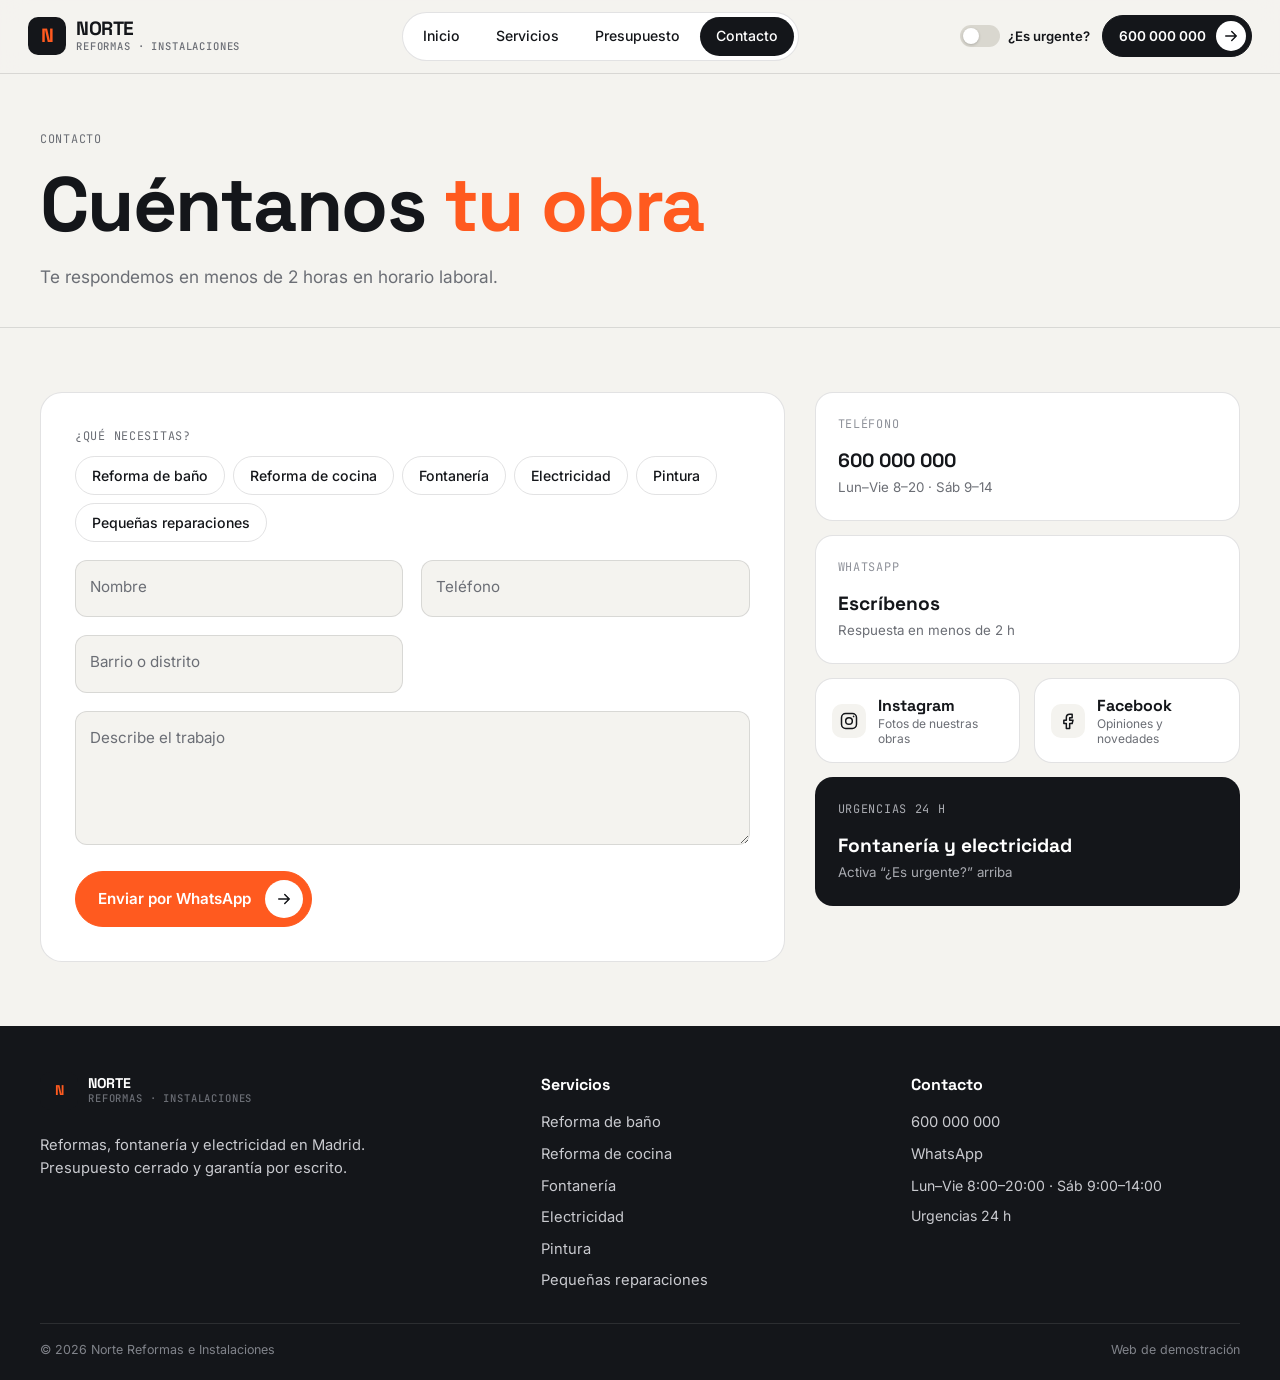
==== commit bb487073: "Botones de Instagram y Facebook en contacto Co-Authored-By: Claude Opus 5.5 <noreply@anthropic.com> " ====
--- a/contacto.html
+++ b/contacto.html
@@ -1,6 +1,6 @@
 <!doctype html><html lang="es"><head><meta charset="utf-8"><meta name="viewport" content="width=device-width,initial-scale=1"><title>Contacto · Norte Reformas e Instalaciones</title><meta name="description" content="Pide presupuesto gratis para tu obra en Madrid."><meta name="theme-color" content="#14161a">
 <link rel="icon" href="favicon.svg" type="image/svg+xml"><link rel="preconnect" href="https://fonts.googleapis.com"><link rel="preconnect" href="https://fonts.gstatic.com" crossorigin>
-<link href="https://fonts.googleapis.com/css2?family=Space+Grotesk:wght@500;600;700&family=Inter:wght@400;500;600&family=JetBrains+Mono:wght@500&display=swap" rel="stylesheet"><link rel="stylesheet" href="styles.css?v=1792757045"></head><body>
+<link href="https://fonts.googleapis.com/css2?family=Space+Grotesk:wght@500;600;700&family=Inter:wght@400;500;600&family=JetBrains+Mono:wght@500&display=swap" rel="stylesheet"><link rel="stylesheet" href="styles.css?v=1792757268"></head><body>
 <header class="top"><a class="brand" href="index.html"><span class="logo">N</span><span>NORTE<small>Reformas · Instalaciones</small></span></a>
 <nav class="menu"><a href="index.html">Inicio</a><a href="servicios.html">Servicios</a><a href="index.html#presupuesto">Presupuesto</a><a href="contacto.html" class=on>Contacto</a></nav>
 <div class="act"><label class="urg" title="Modo urgencia"><input type="checkbox" id="urgent"><span class="sw"><i></i></span><span class="ul">¿Es urgente?</span></label>
@@ -13,10 +13,12 @@
 <div class="fl"><input id="fz" name="z" placeholder=" " autocomplete="address-level2"><label for="fz">Barrio o distrito</label></div>
 <div class="fl full"><textarea id="fm" name="m" placeholder=" " rows="4"></textarea><label for="fm">Describe el trabajo</label></div>
 <button class="btn mag pri" type="submit"><span class="bt">Enviar por WhatsApp</span><span class="ba"><svg viewBox="0 0 24 24" aria-hidden="true"><path d="M5 12h14M13 6l6 6-6 6"/></svg></span></button></form>
-<aside class="cards"><a class="cc" href="tel:+34600000000"><span class="cl">Teléfono</span><b>600 000 000</b><small>Lun–Vie 8–20 · Sáb 9–14</small></a><a class="cc" href="https://wa.me/34600000000" target="_blank" rel="noopener"><span class="cl">WhatsApp</span><b>Escríbenos</b><small>Respuesta en menos de 2 h</small></a><div class="cc urgc"><span class="cl">Urgencias 24 h</span><b>Fontanería y electricidad</b><small>Activa “¿Es urgente?” arriba</small></div></aside></div></section></main>
+<aside class="cards"><a class="cc" href="tel:+34600000000"><span class="cl">Teléfono</span><b>600 000 000</b><small>Lun–Vie 8–20 · Sáb 9–14</small></a><a class="cc" href="https://wa.me/34600000000" target="_blank" rel="noopener"><span class="cl">WhatsApp</span><b>Escríbenos</b><small>Respuesta en menos de 2 h</small></a><div class="socs"><a class="soc ig" href="https://www.instagram.com/" target="_blank" rel="noopener" aria-label="Instagram"><svg viewBox="0 0 24 24"><rect x="3" y="3" width="18" height="18" rx="5"/><circle cx="12" cy="12" r="4"/><circle cx="17.5" cy="6.5" r="1" class="f"/></svg><span><b>Instagram</b><small>Fotos de nuestras obras</small></span></a>
+<a class="soc fb" href="https://www.facebook.com/" target="_blank" rel="noopener" aria-label="Facebook"><svg viewBox="0 0 24 24"><path d="M14 8h3V4h-3a4 4 0 0 0-4 4v3H7v4h3v6h4v-6h3l1-4h-4V8z"/></svg><span><b>Facebook</b><small>Opiniones y novedades</small></span></a></div>
+<div class="cc urgc"><span class="cl">Urgencias 24 h</span><b>Fontanería y electricidad</b><small>Activa “¿Es urgente?” arriba</small></div></aside></div></section></main>
 <footer><div class="wrap fg"><div><a class="brand" href="index.html"><span class="logo">N</span><span>NORTE<small>Reformas · Instalaciones</small></span></a><p>Reformas, fontanería y electricidad en Madrid. Presupuesto cerrado y garantía por escrito.</p></div>
 <div><b>Servicios</b><a href="servicios.html#bano">Reforma de baño</a><a href="servicios.html#cocina">Reforma de cocina</a><a href="servicios.html#fonta">Fontanería</a><a href="servicios.html#elec">Electricidad</a><a href="servicios.html#pint">Pintura</a><a href="servicios.html#llave">Pequeñas reparaciones</a></div>
 <div><b>Contacto</b><a href="tel:+34600000000">600 000 000</a><a href="https://wa.me/34600000000" target="_blank" rel="noopener">WhatsApp</a><span>Lun–Vie 8:00–20:00 · Sáb 9:00–14:00</span><span>Urgencias 24 h</span></div></div>
 <div class="wrap legal"><span>© 2026 Norte Reformas e Instalaciones</span><span>Web de demostración</span></div></footer>
 <nav class="mbar"><a href="tel:+34600000000"><svg viewBox="0 0 24 24"><path d="M5 4h4l2 5-2.5 1.5a11 11 0 0 0 5 5L15 13l5 2v4a2 2 0 0 1-2 2A16 16 0 0 1 3 6a2 2 0 0 1 2-2"/></svg>Llamar</a><a href="https://wa.me/34600000000" target="_blank" rel="noopener"><svg viewBox="0 0 24 24"><path d="M4 20l1.3-4A8 8 0 1 1 8 18.7z"/></svg>WhatsApp</a><a href="index.html#presupuesto" class="hi"><svg viewBox="0 0 24 24"><rect x="5" y="3" width="14" height="18" rx="2"/><path d="M9 8h6M9 12h6M9 16h3"/></svg>Presupuesto</a></nav>
-<script src="script.js?v=1792757045"></script></body></html>+<script src="script.js?v=1792757268"></script></body></html>
--- a/styles.css
+++ b/styles.css
@@ -103,8 +103,17 @@
 .legal{display:flex;justify-content:space-between;flex-wrap:wrap;gap:10px;border-top:1px solid rgba(255,255,255,.1);margin-top:30px;padding-top:16px;font-size:.78rem;color:#80838a}
 .mbar{display:none}
 .reveal{opacity:0;transform:translateY(30px);transition:opacity .9s cubic-bezier(.2,.7,.2,1),transform .9s cubic-bezier(.2,.7,.2,1)}.reveal.in{opacity:1;transform:none}
-@media(hover:none){@media(max-width:1020px){.menu{display:none;position:absolute;top:100%;left:16px;right:16px;flex-direction:column;border-radius:16px;padding:8px}.menu.open{display:flex}.burger{display:block}.hcta{display:none}
+@media(max-width:1020px){.menu{display:none;position:absolute;top:100%;left:16px;right:16px;flex-direction:column;border-radius:16px;padding:8px}.menu.open{display:flex}.burger{display:block}.hcta{display:none}
 .hg,.qg,.zg,.fq,.cg{grid-template-columns:1fr}.sgrid{grid-template-columns:1fr 1fr}.steps{grid-template-columns:1fr 1fr}.rev{grid-template-columns:1fr}.srow{grid-template-columns:1fr}.sheet{transform:none}}
 @media(max-width:600px){.top{padding:10px 16px}.ul{display:none}.sgrid,.steps,.form,.fg{grid-template-columns:1fr}.trust{grid-template-columns:1fr 1fr}.sec{padding:48px 0}.hero{padding:28px 0 40px}.srow ul{grid-template-columns:1fr}.btns .btn{flex:1 1 100%;justify-content:space-between}
 .mbar{display:grid;grid-template-columns:repeat(3,1fr);position:fixed;left:10px;right:10px;bottom:10px;z-index:50;background:var(--ink);border-radius:18px;padding:6px;box-shadow:0 20px 40px rgba(0,0,0,.3)}.mbar a{display:flex;flex-direction:column;align-items:center;gap:2px;color:#fff;text-decoration:none;font-size:.72rem;font-weight:600;padding:8px 0;border-radius:12px}.mbar a.hi{background:var(--acc)}.mbar svg{width:20px;height:20px;fill:none;stroke:currentColor;stroke-width:1.8;stroke-linecap:round;stroke-linejoin:round}footer{padding-bottom:100px}}
 @media(prefers-reduced-motion:reduce){*,*:before,*:after{animation:none!important;transition:none!important}.ln *{stroke-dashoffset:0}.lbl text{opacity:1}.reveal{opacity:1;transform:none}}
+.socs{display:grid;grid-template-columns:1fr 1fr;gap:14px}
+.soc{position:relative;overflow:hidden;isolation:isolate;display:flex;align-items:center;gap:12px;padding:16px;border-radius:18px;border:1px solid var(--line);background:var(--paper);text-decoration:none;transition:color .35s,border-color .35s,transform .3s}
+.soc:before{content:"";position:absolute;inset:0;z-index:-1;transform:translateY(101%);transition:transform .45s cubic-bezier(.7,0,.2,1)}
+.soc.ig:before{background:linear-gradient(45deg,#f9a03f,#e1306c 45%,#833ab4)}.soc.fb:before{background:#1877f2}
+.soc:hover{color:#fff;border-color:transparent;transform:translateY(-3px)}.soc:hover:before{transform:none}
+.soc svg{width:34px;height:34px;flex:none;padding:7px;border-radius:10px;background:var(--bg);fill:none;stroke:var(--ink);stroke-width:1.8;stroke-linecap:round;stroke-linejoin:round;transition:background .35s,stroke .35s,transform .45s}
+.soc .f{fill:var(--ink);stroke:none}.soc:hover svg{background:rgba(255,255,255,.2);stroke:#fff;transform:rotate(-10deg)}.soc:hover .f{fill:#fff}
+.soc span{display:grid;line-height:1.25}.soc b{font:700 1rem 'Space Grotesk',sans-serif}.soc small{font-size:.75rem;color:var(--mut);transition:color .35s}.soc:hover small{color:rgba(255,255,255,.85)}
+@media(max-width:380px){.socs{grid-template-columns:1fr}}
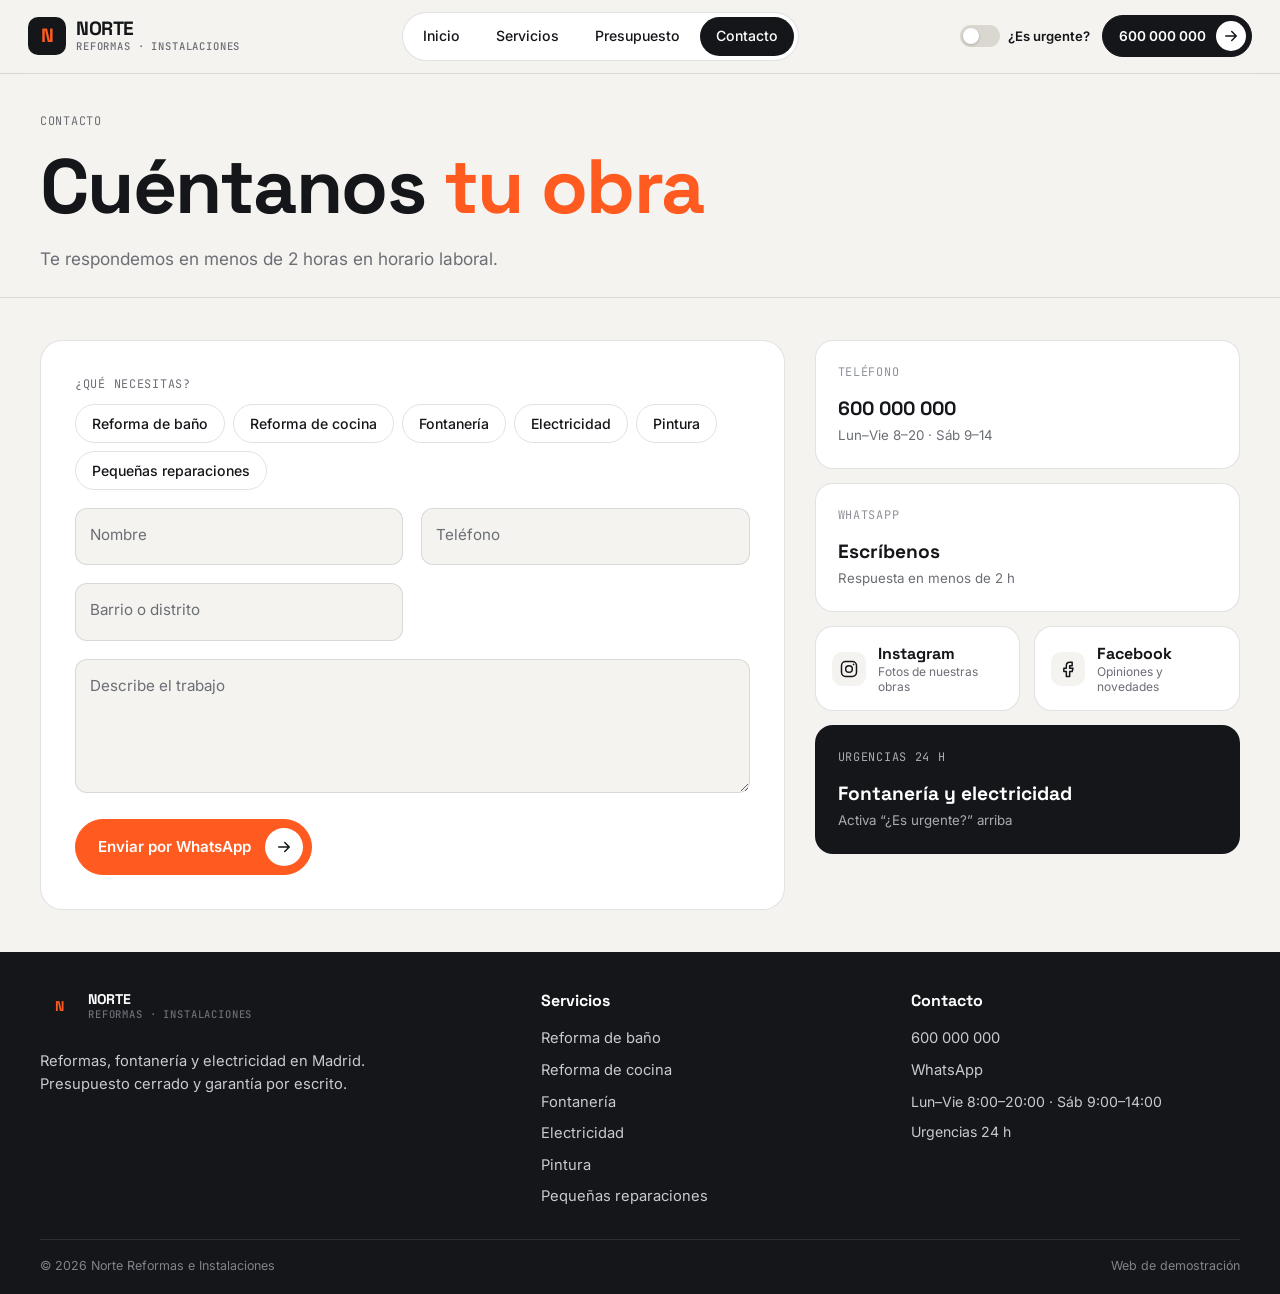
==== commit 6a89aeeb: "Reducir aún más el espacio vertical entre apartados Co-Authored-By: Claude Opus 5.5 <noreply@anthrop" ====
--- a/contacto.html
+++ b/contacto.html
@@ -1,6 +1,6 @@
 <!doctype html><html lang="es"><head><meta charset="utf-8"><meta name="viewport" content="width=device-width,initial-scale=1"><title>Contacto · Norte Reformas e Instalaciones</title><meta name="description" content="Pide presupuesto gratis para tu obra en Madrid."><meta name="theme-color" content="#14161a">
 <link rel="icon" href="favicon.svg" type="image/svg+xml"><link rel="preconnect" href="https://fonts.googleapis.com"><link rel="preconnect" href="https://fonts.gstatic.com" crossorigin>
-<link href="https://fonts.googleapis.com/css2?family=Space+Grotesk:wght@500;600;700&family=Inter:wght@400;500;600&family=JetBrains+Mono:wght@500&display=swap" rel="stylesheet"><link rel="stylesheet" href="styles.css?v=1792757268"></head><body>
+<link href="https://fonts.googleapis.com/css2?family=Space+Grotesk:wght@500;600;700&family=Inter:wght@400;500;600&family=JetBrains+Mono:wght@500&display=swap" rel="stylesheet"><link rel="stylesheet" href="styles.css?v=1792757415"></head><body>
 <header class="top"><a class="brand" href="index.html"><span class="logo">N</span><span>NORTE<small>Reformas · Instalaciones</small></span></a>
 <nav class="menu"><a href="index.html">Inicio</a><a href="servicios.html">Servicios</a><a href="index.html#presupuesto">Presupuesto</a><a href="contacto.html" class=on>Contacto</a></nav>
 <div class="act"><label class="urg" title="Modo urgencia"><input type="checkbox" id="urgent"><span class="sw"><i></i></span><span class="ul">¿Es urgente?</span></label>
@@ -21,4 +21,4 @@
 <div><b>Contacto</b><a href="tel:+34600000000">600 000 000</a><a href="https://wa.me/34600000000" target="_blank" rel="noopener">WhatsApp</a><span>Lun–Vie 8:00–20:00 · Sáb 9:00–14:00</span><span>Urgencias 24 h</span></div></div>
 <div class="wrap legal"><span>© 2026 Norte Reformas e Instalaciones</span><span>Web de demostración</span></div></footer>
 <nav class="mbar"><a href="tel:+34600000000"><svg viewBox="0 0 24 24"><path d="M5 4h4l2 5-2.5 1.5a11 11 0 0 0 5 5L15 13l5 2v4a2 2 0 0 1-2 2A16 16 0 0 1 3 6a2 2 0 0 1 2-2"/></svg>Llamar</a><a href="https://wa.me/34600000000" target="_blank" rel="noopener"><svg viewBox="0 0 24 24"><path d="M4 20l1.3-4A8 8 0 1 1 8 18.7z"/></svg>WhatsApp</a><a href="index.html#presupuesto" class="hi"><svg viewBox="0 0 24 24"><rect x="5" y="3" width="14" height="18" rx="2"/><path d="M9 8h6M9 12h6M9 16h3"/></svg>Presupuesto</a></nav>
-<script src="script.js?v=1792757268"></script></body></html>+<script src="script.js?v=1792757415"></script></body></html>
--- a/styles.css
+++ b/styles.css
@@ -34,11 +34,11 @@
 @keyframes pulse{0%{box-shadow:0 0 0 0 rgba(255,90,31,.55)}70%{box-shadow:0 0 0 16px rgba(255,90,31,0)}100%{box-shadow:0 0 0 0 rgba(255,90,31,0)}}
 @keyframes ping{50%{opacity:.35;transform:scale(.7)}}
 /* hero */
-.hero{padding:44px 0 56px}.hg{display:grid;grid-template-columns:1.05fr .95fr;gap:60px;align-items:center}
+.hero{padding:30px 0 38px}.hg{display:grid;grid-template-columns:1.05fr .95fr;gap:60px;align-items:center}
 .live{display:inline-flex;align-items:center;gap:8px;background:var(--paper);border:1px solid var(--line);padding:6px 12px;border-radius:99px;color:var(--ink)}.live:before{content:"";background:var(--c,#2bb673)}
 .hero h1{font-size:clamp(2.6rem,5.6vw,4.6rem);font-weight:700;margin:16px 0 16px}
 .lead{font-size:1.08rem;color:var(--mut);max-width:560px}
-.trust{list-style:none;padding:0;display:grid;grid-template-columns:repeat(4,1fr);gap:0;margin-top:30px;border-top:1px solid var(--line)}.trust li{padding:18px 14px 0 0}.trust b{display:block;font:700 1.7rem 'Space Grotesk',sans-serif}.trust span{font-size:.8rem;color:var(--mut)}
+.trust{list-style:none;padding:0;display:grid;grid-template-columns:repeat(4,1fr);gap:0;margin-top:22px;border-top:1px solid var(--line)}.trust li{padding:18px 14px 0 0}.trust b{display:block;font:700 1.7rem 'Space Grotesk',sans-serif}.trust span{font-size:.8rem;color:var(--mut)}
 .sheet{background:var(--paper);border:1px solid var(--line);border-radius:20px;padding:16px;box-shadow:0 40px 80px -40px rgba(20,22,26,.35);transform:perspective(1200px) rotateY(-6deg) rotateX(3deg);transition:transform .6s}.sheet:hover{transform:none}
 .sh-top,.sh-bot{display:flex;justify-content:space-between;color:var(--mut);padding:4px 6px 12px}.sh-bot{padding:12px 6px 4px;justify-content:flex-start;gap:20px}
 .lg{display:flex;align-items:center;gap:6px}.lg i{width:14px;height:3px;border-radius:2px;background:var(--ink)}.lg i.cp{background:var(--blue)}.lg i.cw{background:var(--acc)}
@@ -48,8 +48,8 @@
 @keyframes dr{to{stroke-dashoffset:0}}
 .lbl text{font-size:11px;fill:var(--mut);opacity:0;animation:fi .6s 2.4s forwards}.lbl .cp{fill:var(--blue)}.lbl .cw{fill:var(--acc)}@keyframes fi{to{opacity:1}}
 /* secciones */
-.sec{padding:64px 0}.sec.dark{background:var(--ink);color:#f1efe9}.sec.soft{background:#ebe9e2}
-.sh{display:flex;flex-direction:column;gap:10px;margin-bottom:32px;max-width:760px}h2{font-size:clamp(2rem,4.4vw,3.4rem);font-weight:700}
+.sec{padding:42px 0}.sec.dark{background:var(--ink);color:#f1efe9}.sec.soft{background:#ebe9e2}
+.sh{display:flex;flex-direction:column;gap:8px;margin-bottom:22px;max-width:760px}h2{font-size:clamp(2rem,4.4vw,3.4rem);font-weight:700}
 .sgrid{display:grid;grid-template-columns:repeat(3,1fr);gap:1px;background:var(--line);border:1px solid var(--line);border-radius:20px;overflow:hidden}
 .scard{background:var(--bg);padding:24px 24px;text-decoration:none;display:flex;flex-direction:column;gap:12px;position:relative;transition:background .4s}
 .scard:after{content:"";position:absolute;left:0;bottom:0;height:3px;width:100%;background:var(--acc);transform:scaleX(0);transform-origin:left;transition:transform .5s cubic-bezier(.7,0,.2,1)}.scard:hover{background:var(--paper)}.scard:hover:after{transform:none}
@@ -74,7 +74,7 @@
 .steps{list-style:none;padding:0;display:grid;grid-template-columns:repeat(4,1fr);gap:30px;counter-reset:s}
 .steps li{counter-increment:s;padding-top:28px;position:relative}.steps li:before{content:"0" counter(s);font:500 .8rem 'JetBrains Mono',monospace;color:var(--acc);position:absolute;top:0}
 .steps b{font:700 1.3rem 'Space Grotesk',sans-serif;display:block;margin-bottom:8px}.steps p{color:var(--mut);font-size:.94rem}
-.prog{height:2px;background:var(--line);margin-top:26px;border-radius:2px;overflow:hidden}.prog i{display:block;height:100%;width:100%;background:var(--acc);transform:scaleX(var(--pp,0));transform-origin:left}
+.prog{height:2px;background:var(--line);margin-top:18px;border-radius:2px;overflow:hidden}.prog i{display:block;height:100%;width:100%;background:var(--acc);transform:scaleX(var(--pp,0));transform-origin:left}
 /* zonas */
 .zg{display:grid;grid-template-columns:.9fr 1.1fr;gap:60px;align-items:center}.zg h2{margin:14px 0 18px}
 .eta{margin-top:16px;font:700 1.5rem 'Space Grotesk',sans-serif;min-height:2em}.eta b{color:var(--acc)}
@@ -89,23 +89,23 @@
 .pm{width:28px;height:28px;border-radius:50%;border:1px solid var(--line);position:relative;flex:none;transition:transform .35s,background .3s}.pm:before,.pm:after{content:"";position:absolute;left:50%;top:50%;width:10px;height:2px;background:var(--ink);transform:translate(-50%,-50%)}.pm:after{transform:translate(-50%,-50%) rotate(90deg);transition:transform .35s}
 details[open] .pm{background:var(--acc);border-color:var(--acc);transform:rotate(180deg)}details[open] .pm:before,details[open] .pm:after{background:#fff}details[open] .pm:after{transform:translate(-50%,-50%)}
 details p{color:var(--mut);padding:0 40px 22px 0}
-.cta{background:var(--acc);color:#fff;padding:48px 0}.ci{display:flex;justify-content:space-between;align-items:center;gap:30px;flex-wrap:wrap}.ci h2{font-size:clamp(2rem,5vw,3.6rem)}.ci .btns{margin:0}.cta .btn.pri{background:var(--ink);border-color:var(--ink)}.cta .btn.pri:before{background:#fff}.cta .btn.pri:hover{color:var(--ink)}
+.cta{background:var(--acc);color:#fff;padding:34px 0}.ci{display:flex;justify-content:space-between;align-items:center;gap:30px;flex-wrap:wrap}.ci h2{font-size:clamp(2rem,5vw,3.6rem)}.ci .btns{margin:0}.cta .btn.pri{background:var(--ink);border-color:var(--ink)}.cta .btn.pri:before{background:#fff}.cta .btn.pri:hover{color:var(--ink)}
 /* subpáginas */
-.phd{padding:56px 0 36px;border-bottom:1px solid var(--line)}.phd h1{font-size:clamp(2.6rem,6vw,4.8rem);margin:16px 0 18px}
-.slist{display:grid;gap:0;border-top:1px solid var(--line)}.srow{display:grid;grid-template-columns:120px 1fr 240px;gap:30px;padding:26px 0;border-bottom:1px solid var(--line);scroll-margin-top:90px}
+.phd{padding:38px 0 24px;border-bottom:1px solid var(--line)}.phd h1{font-size:clamp(2.6rem,6vw,4.8rem);margin:16px 0 18px}
+.slist{display:grid;gap:0;border-top:1px solid var(--line)}.srow{display:grid;grid-template-columns:120px 1fr 240px;gap:30px;padding:20px 0;border-bottom:1px solid var(--line);scroll-margin-top:90px}
 .sr-i{display:flex;flex-direction:column;gap:12px}.srow h2{font-size:2rem;margin-bottom:10px}.srow p{color:var(--mut)}.srow ul{list-style:none;padding:0;margin-top:16px;display:grid;grid-template-columns:1fr 1fr;gap:8px 20px}.srow li{padding-left:20px;position:relative;font-size:.94rem}.srow li:before{content:"";position:absolute;left:0;top:.6em;width:10px;height:2px;background:var(--acc)}
 .sr-p{display:flex;flex-direction:column;align-items:flex-start;gap:14px}.sr-p b{font:700 1.4rem 'Space Grotesk',sans-serif}
 .cg{display:grid;grid-template-columns:1.4fr .8fr;gap:30px;align-items:start}.form{background:var(--paper);border:1px solid var(--line);border-radius:22px;padding:34px;display:grid;grid-template-columns:1fr 1fr;gap:18px}.fs,.fl.full{grid-column:1/-1}.form .cl{color:var(--mut)}
 .fl{position:relative}.fl input,.fl textarea{width:100%;font:inherit;padding:22px 14px 8px;border:1px solid var(--line);border-radius:12px;background:var(--bg);transition:border-color .25s,box-shadow .25s}.fl input:focus,.fl textarea:focus{outline:none;border-color:var(--acc);box-shadow:0 0 0 4px rgba(255,90,31,.12)}
 .fl label{position:absolute;left:15px;top:15px;color:var(--mut);font-size:.95rem;pointer-events:none;transition:.2s}.fl input:focus+label,.fl input:not(:placeholder-shown)+label,.fl textarea:focus+label,.fl textarea:not(:placeholder-shown)+label{top:6px;font-size:.7rem;color:var(--acc)}
 .form .btn{justify-self:start}.cards{display:grid;gap:14px}.cc{background:var(--paper);border:1px solid var(--line);border-radius:18px;padding:22px;text-decoration:none;display:grid;gap:4px;transition:transform .3s,border-color .3s}.cc:hover{transform:translateY(-3px);border-color:var(--ink)}.cc b{font:700 1.2rem 'Space Grotesk',sans-serif}.cc small{color:var(--mut)}.urgc{background:var(--ink);color:#fff}.urgc .cl,.urgc small{color:#a9abb1}
-footer{background:var(--ink);color:#c9cacf;padding:46px 0 20px}.fg{display:grid;grid-template-columns:1.4fr 1fr 1fr;gap:40px}.fg .brand{color:#fff;margin-bottom:16px}.fg p{max-width:340px;font-size:.92rem}.fg>div{display:flex;flex-direction:column;gap:8px}.fg b{color:#fff;font-family:'Space Grotesk',sans-serif;margin-bottom:6px}.fg a{text-decoration:none;font-size:.92rem}.fg a:hover{color:var(--acc)}.fg span{font-size:.88rem}
+footer{background:var(--ink);color:#c9cacf;padding:36px 0 18px}.fg{display:grid;grid-template-columns:1.4fr 1fr 1fr;gap:40px}.fg .brand{color:#fff;margin-bottom:16px}.fg p{max-width:340px;font-size:.92rem}.fg>div{display:flex;flex-direction:column;gap:8px}.fg b{color:#fff;font-family:'Space Grotesk',sans-serif;margin-bottom:6px}.fg a{text-decoration:none;font-size:.92rem}.fg a:hover{color:var(--acc)}.fg span{font-size:.88rem}
 .legal{display:flex;justify-content:space-between;flex-wrap:wrap;gap:10px;border-top:1px solid rgba(255,255,255,.1);margin-top:30px;padding-top:16px;font-size:.78rem;color:#80838a}
 .mbar{display:none}
 .reveal{opacity:0;transform:translateY(30px);transition:opacity .9s cubic-bezier(.2,.7,.2,1),transform .9s cubic-bezier(.2,.7,.2,1)}.reveal.in{opacity:1;transform:none}
 @media(max-width:1020px){.menu{display:none;position:absolute;top:100%;left:16px;right:16px;flex-direction:column;border-radius:16px;padding:8px}.menu.open{display:flex}.burger{display:block}.hcta{display:none}
 .hg,.qg,.zg,.fq,.cg{grid-template-columns:1fr}.sgrid{grid-template-columns:1fr 1fr}.steps{grid-template-columns:1fr 1fr}.rev{grid-template-columns:1fr}.srow{grid-template-columns:1fr}.sheet{transform:none}}
-@media(max-width:600px){.top{padding:10px 16px}.ul{display:none}.sgrid,.steps,.form,.fg{grid-template-columns:1fr}.trust{grid-template-columns:1fr 1fr}.sec{padding:48px 0}.hero{padding:28px 0 40px}.srow ul{grid-template-columns:1fr}.btns .btn{flex:1 1 100%;justify-content:space-between}
+@media(max-width:600px){.top{padding:10px 16px}.ul{display:none}.sgrid,.steps,.form,.fg{grid-template-columns:1fr}.trust{grid-template-columns:1fr 1fr}.sec{padding:34px 0}.hero{padding:20px 0 30px}.srow ul{grid-template-columns:1fr}.btns .btn{flex:1 1 100%;justify-content:space-between}
 .mbar{display:grid;grid-template-columns:repeat(3,1fr);position:fixed;left:10px;right:10px;bottom:10px;z-index:50;background:var(--ink);border-radius:18px;padding:6px;box-shadow:0 20px 40px rgba(0,0,0,.3)}.mbar a{display:flex;flex-direction:column;align-items:center;gap:2px;color:#fff;text-decoration:none;font-size:.72rem;font-weight:600;padding:8px 0;border-radius:12px}.mbar a.hi{background:var(--acc)}.mbar svg{width:20px;height:20px;fill:none;stroke:currentColor;stroke-width:1.8;stroke-linecap:round;stroke-linejoin:round}footer{padding-bottom:100px}}
 @media(prefers-reduced-motion:reduce){*,*:before,*:after{animation:none!important;transition:none!important}.ln *{stroke-dashoffset:0}.lbl text{opacity:1}.reveal{opacity:1;transform:none}}
 .socs{display:grid;grid-template-columns:1fr 1fr;gap:14px}
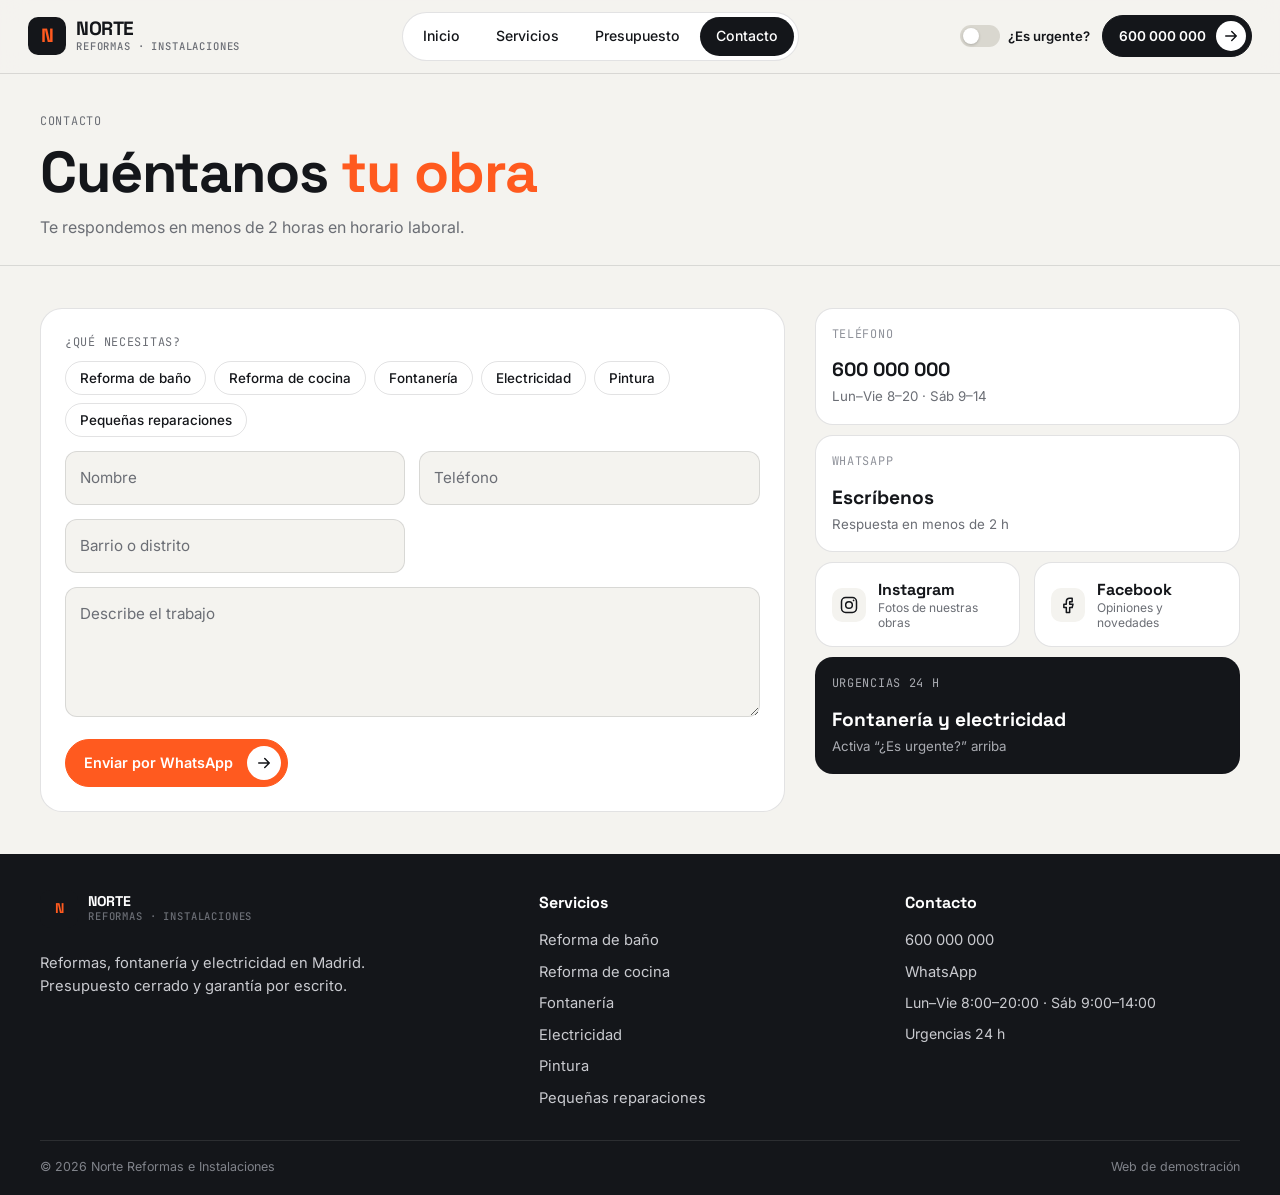
==== commit 21e2872d: "Contenido más compacto en todos los apartados Co-Authored-By: Claude Opus 5.5 <noreply@anthropic.com" ====
--- a/contacto.html
+++ b/contacto.html
@@ -1,6 +1,6 @@
 <!doctype html><html lang="es"><head><meta charset="utf-8"><meta name="viewport" content="width=device-width,initial-scale=1"><title>Contacto · Norte Reformas e Instalaciones</title><meta name="description" content="Pide presupuesto gratis para tu obra en Madrid."><meta name="theme-color" content="#14161a">
 <link rel="icon" href="favicon.svg" type="image/svg+xml"><link rel="preconnect" href="https://fonts.googleapis.com"><link rel="preconnect" href="https://fonts.gstatic.com" crossorigin>
-<link href="https://fonts.googleapis.com/css2?family=Space+Grotesk:wght@500;600;700&family=Inter:wght@400;500;600&family=JetBrains+Mono:wght@500&display=swap" rel="stylesheet"><link rel="stylesheet" href="styles.css?v=1792757415"></head><body>
+<link href="https://fonts.googleapis.com/css2?family=Space+Grotesk:wght@500;600;700&family=Inter:wght@400;500;600&family=JetBrains+Mono:wght@500&display=swap" rel="stylesheet"><link rel="stylesheet" href="styles.css?v=1792757580"></head><body>
 <header class="top"><a class="brand" href="index.html"><span class="logo">N</span><span>NORTE<small>Reformas · Instalaciones</small></span></a>
 <nav class="menu"><a href="index.html">Inicio</a><a href="servicios.html">Servicios</a><a href="index.html#presupuesto">Presupuesto</a><a href="contacto.html" class=on>Contacto</a></nav>
 <div class="act"><label class="urg" title="Modo urgencia"><input type="checkbox" id="urgent"><span class="sw"><i></i></span><span class="ul">¿Es urgente?</span></label>
@@ -21,4 +21,4 @@
 <div><b>Contacto</b><a href="tel:+34600000000">600 000 000</a><a href="https://wa.me/34600000000" target="_blank" rel="noopener">WhatsApp</a><span>Lun–Vie 8:00–20:00 · Sáb 9:00–14:00</span><span>Urgencias 24 h</span></div></div>
 <div class="wrap legal"><span>© 2026 Norte Reformas e Instalaciones</span><span>Web de demostración</span></div></footer>
 <nav class="mbar"><a href="tel:+34600000000"><svg viewBox="0 0 24 24"><path d="M5 4h4l2 5-2.5 1.5a11 11 0 0 0 5 5L15 13l5 2v4a2 2 0 0 1-2 2A16 16 0 0 1 3 6a2 2 0 0 1 2-2"/></svg>Llamar</a><a href="https://wa.me/34600000000" target="_blank" rel="noopener"><svg viewBox="0 0 24 24"><path d="M4 20l1.3-4A8 8 0 1 1 8 18.7z"/></svg>WhatsApp</a><a href="index.html#presupuesto" class="hi"><svg viewBox="0 0 24 24"><rect x="5" y="3" width="14" height="18" rx="2"/><path d="M9 8h6M9 12h6M9 16h3"/></svg>Presupuesto</a></nav>
-<script src="script.js?v=1792757415"></script></body></html>+<script src="script.js?v=1792757580"></script></body></html>
--- a/styles.css
+++ b/styles.css
@@ -103,6 +103,20 @@
 .legal{display:flex;justify-content:space-between;flex-wrap:wrap;gap:10px;border-top:1px solid rgba(255,255,255,.1);margin-top:30px;padding-top:16px;font-size:.78rem;color:#80838a}
 .mbar{display:none}
 .reveal{opacity:0;transform:translateY(30px);transition:opacity .9s cubic-bezier(.2,.7,.2,1),transform .9s cubic-bezier(.2,.7,.2,1)}.reveal.in{opacity:1;transform:none}
+/* compacto */
+h2{font-size:clamp(1.7rem,3.4vw,2.6rem)}.hero h1{font-size:clamp(2.3rem,4.8vw,3.9rem);margin:12px 0 12px}.lead{font-size:1rem}
+.hg{gap:44px}.hv{max-width:500px;justify-self:end;width:100%}.sheet{padding:12px}.sh-top{padding:2px 4px 8px}.sh-bot{padding:8px 4px 2px}
+.trust{margin-top:22px}.trust li{padding-top:12px}.trust b{font-size:1.4rem}.btn{font-size:.9rem;padding:6px 6px 6px 18px}.ba{width:34px;height:34px}
+.scard{padding:20px;gap:8px}.ic{width:36px;height:36px}.scard h3{font-size:1.2rem}.scard p{font-size:.88rem}.sc-f{margin-top:4px;padding-top:12px}.go{width:32px;height:32px}
+.qg{gap:44px}.dark h2{margin:10px 0 12px}.qp{margin-top:18px;gap:6px}.calc{padding:20px;gap:13px}.opt{padding:8px 14px;font-size:.84rem}.res{padding:14px 18px}.res output{font-size:clamp(1.5rem,3vw,2rem)}
+.steps{gap:24px}.steps li{padding-top:22px}.steps b{font-size:1.1rem;margin-bottom:4px}.steps p{font-size:.88rem}
+.zg{gap:44px}.zg h2{margin:10px 0 12px}.eta{font-size:1.25rem}.z{padding:8px 13px;font-size:.84rem}
+blockquote{padding:18px;gap:12px}blockquote p{font-size:1rem}
+.fq{gap:44px}summary{font-size:1rem;padding:12px 0}details p{padding-bottom:14px;font-size:.92rem}
+.ci h2{font-size:clamp(1.7rem,3.6vw,2.6rem)}.phd h1{font-size:clamp(2.2rem,4.6vw,3.6rem);margin:12px 0 12px}
+.srow h2{font-size:1.6rem;margin-bottom:6px}.srow ul{margin-top:10px;gap:4px 20px}.sr-p b{font-size:1.2rem}
+.form{padding:24px;gap:14px}.fl input,.fl textarea{padding:20px 12px 6px}.cc{padding:16px}.cards,.socs{gap:10px}.soc{padding:12px}
+.fg{gap:30px}
 @media(max-width:1020px){.menu{display:none;position:absolute;top:100%;left:16px;right:16px;flex-direction:column;border-radius:16px;padding:8px}.menu.open{display:flex}.burger{display:block}.hcta{display:none}
 .hg,.qg,.zg,.fq,.cg{grid-template-columns:1fr}.sgrid{grid-template-columns:1fr 1fr}.steps{grid-template-columns:1fr 1fr}.rev{grid-template-columns:1fr}.srow{grid-template-columns:1fr}.sheet{transform:none}}
 @media(max-width:600px){.top{padding:10px 16px}.ul{display:none}.sgrid,.steps,.form,.fg{grid-template-columns:1fr}.trust{grid-template-columns:1fr 1fr}.sec{padding:34px 0}.hero{padding:20px 0 30px}.srow ul{grid-template-columns:1fr}.btns .btn{flex:1 1 100%;justify-content:space-between}
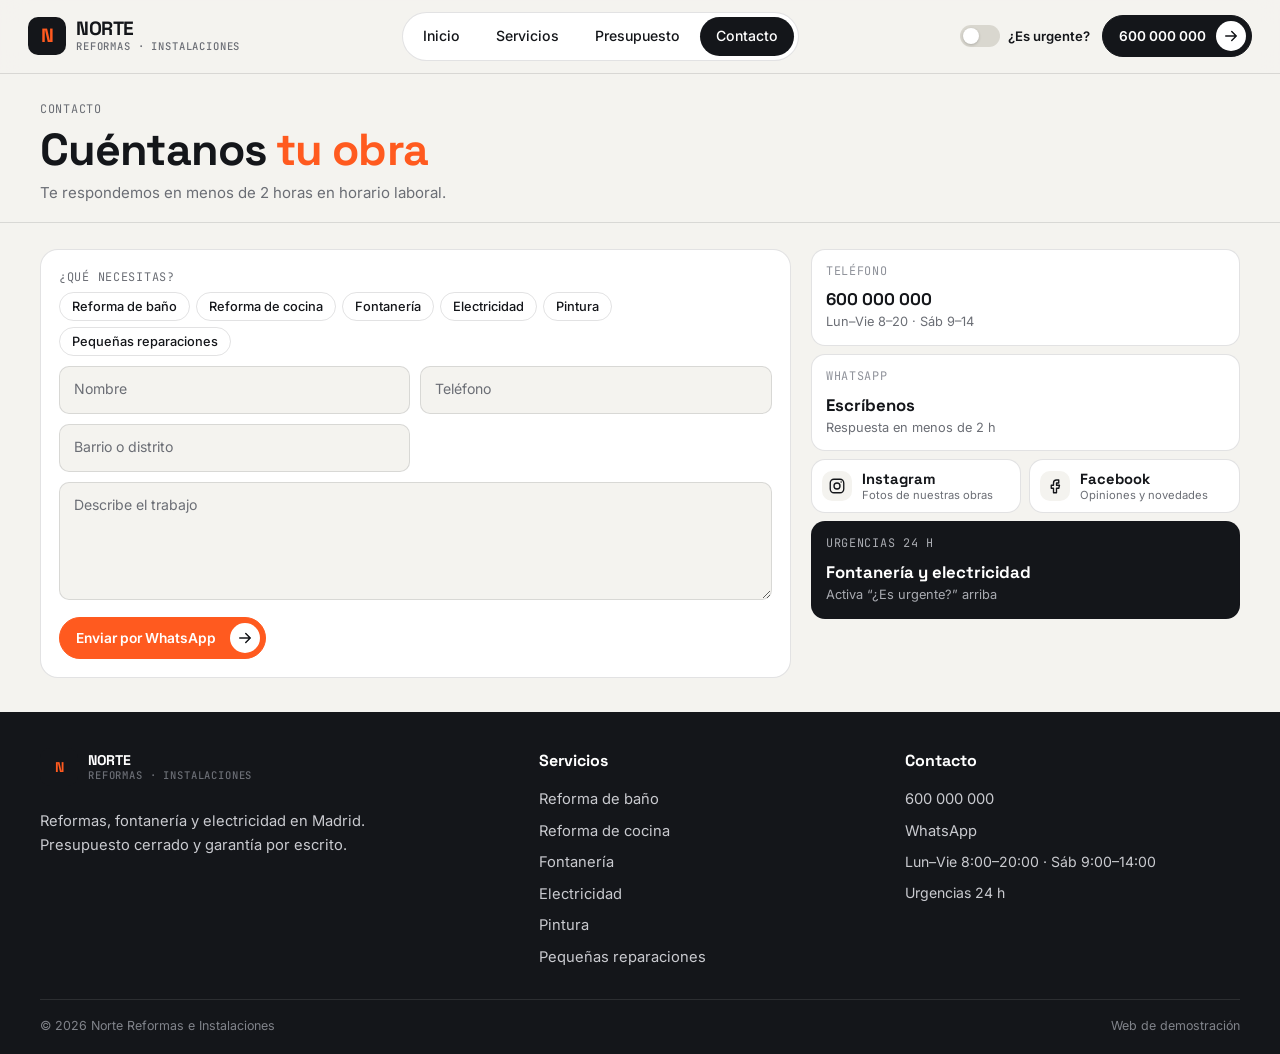
==== commit 93659033: "Página de contacto más compacta Co-Authored-By: Claude Opus 5.5 <noreply@anthropic.com> Claude-Sessi" ====
--- a/contacto.html
+++ b/contacto.html
@@ -1,13 +1,13 @@
 <!doctype html><html lang="es"><head><meta charset="utf-8"><meta name="viewport" content="width=device-width,initial-scale=1"><title>Contacto · Norte Reformas e Instalaciones</title><meta name="description" content="Pide presupuesto gratis para tu obra en Madrid."><meta name="theme-color" content="#14161a">
 <link rel="icon" href="favicon.svg" type="image/svg+xml"><link rel="preconnect" href="https://fonts.googleapis.com"><link rel="preconnect" href="https://fonts.gstatic.com" crossorigin>
-<link href="https://fonts.googleapis.com/css2?family=Space+Grotesk:wght@500;600;700&family=Inter:wght@400;500;600&family=JetBrains+Mono:wght@500&display=swap" rel="stylesheet"><link rel="stylesheet" href="styles.css?v=1792757580"></head><body>
+<link href="https://fonts.googleapis.com/css2?family=Space+Grotesk:wght@500;600;700&family=Inter:wght@400;500;600&family=JetBrains+Mono:wght@500&display=swap" rel="stylesheet"><link rel="stylesheet" href="styles.css?v=1792757711"></head><body>
 <header class="top"><a class="brand" href="index.html"><span class="logo">N</span><span>NORTE<small>Reformas · Instalaciones</small></span></a>
 <nav class="menu"><a href="index.html">Inicio</a><a href="servicios.html">Servicios</a><a href="index.html#presupuesto">Presupuesto</a><a href="contacto.html" class=on>Contacto</a></nav>
 <div class="act"><label class="urg" title="Modo urgencia"><input type="checkbox" id="urgent"><span class="sw"><i></i></span><span class="ul">¿Es urgente?</span></label>
 <a class="btn sm mag hcta" href="tel:+34600000000"><span class="bt">600 000 000</span><span class="ba"><svg viewBox="0 0 24 24" aria-hidden="true"><path d="M5 12h14M13 6l6 6-6 6"/></svg></span></a><button class="burger" aria-label="Menú" aria-expanded="false"><span></span><span></span></button></div></header>
 <div class="urgbar"><span class="dot"></span> Modo urgencia: salimos en menos de 60 minutos en Madrid capital. <a href="tel:+34600000000">Llamar ahora</a></div>
-<main><section class="phd"><div class="wrap"><p class="kick">Contacto</p><h1>Cuéntanos <span class="hl">tu obra</span></h1><p class="lead">Te respondemos en menos de 2 horas en horario laboral.</p></div></section>
-<section class="sec"><div class="wrap cg"><form class="form" id="cf"><div class="fs"><span class="cl">¿Qué necesitas?</span><div class="opts" id="cs"><button type="button" class="opt" data-k="bano">Reforma de baño</button><button type="button" class="opt" data-k="cocina">Reforma de cocina</button><button type="button" class="opt" data-k="fonta">Fontanería</button><button type="button" class="opt" data-k="elec">Electricidad</button><button type="button" class="opt" data-k="pint">Pintura</button><button type="button" class="opt" data-k="llave">Pequeñas reparaciones</button></div></div>
+<main><section class="phd pc"><div class="wrap"><p class="kick">Contacto</p><h1>Cuéntanos <span class="hl">tu obra</span></h1><p class="lead">Te respondemos en menos de 2 horas en horario laboral.</p></div></section>
+<section class="sec pc"><div class="wrap cg"><form class="form" id="cf"><div class="fs"><span class="cl">¿Qué necesitas?</span><div class="opts" id="cs"><button type="button" class="opt" data-k="bano">Reforma de baño</button><button type="button" class="opt" data-k="cocina">Reforma de cocina</button><button type="button" class="opt" data-k="fonta">Fontanería</button><button type="button" class="opt" data-k="elec">Electricidad</button><button type="button" class="opt" data-k="pint">Pintura</button><button type="button" class="opt" data-k="llave">Pequeñas reparaciones</button></div></div>
 <div class="fl"><input id="fn" name="n" placeholder=" " required autocomplete="name"><label for="fn">Nombre</label></div>
 <div class="fl"><input id="ft" name="t" placeholder=" " required type="tel" autocomplete="tel"><label for="ft">Teléfono</label></div>
 <div class="fl"><input id="fz" name="z" placeholder=" " autocomplete="address-level2"><label for="fz">Barrio o distrito</label></div>
@@ -21,4 +21,4 @@
 <div><b>Contacto</b><a href="tel:+34600000000">600 000 000</a><a href="https://wa.me/34600000000" target="_blank" rel="noopener">WhatsApp</a><span>Lun–Vie 8:00–20:00 · Sáb 9:00–14:00</span><span>Urgencias 24 h</span></div></div>
 <div class="wrap legal"><span>© 2026 Norte Reformas e Instalaciones</span><span>Web de demostración</span></div></footer>
 <nav class="mbar"><a href="tel:+34600000000"><svg viewBox="0 0 24 24"><path d="M5 4h4l2 5-2.5 1.5a11 11 0 0 0 5 5L15 13l5 2v4a2 2 0 0 1-2 2A16 16 0 0 1 3 6a2 2 0 0 1 2-2"/></svg>Llamar</a><a href="https://wa.me/34600000000" target="_blank" rel="noopener"><svg viewBox="0 0 24 24"><path d="M4 20l1.3-4A8 8 0 1 1 8 18.7z"/></svg>WhatsApp</a><a href="index.html#presupuesto" class="hi"><svg viewBox="0 0 24 24"><rect x="5" y="3" width="14" height="18" rx="2"/><path d="M9 8h6M9 12h6M9 16h3"/></svg>Presupuesto</a></nav>
-<script src="script.js?v=1792757580"></script></body></html>+<script src="script.js?v=1792757711"></script></body></html>
--- a/styles.css
+++ b/styles.css
@@ -117,6 +117,12 @@
 .srow h2{font-size:1.6rem;margin-bottom:6px}.srow ul{margin-top:10px;gap:4px 20px}.sr-p b{font-size:1.2rem}
 .form{padding:24px;gap:14px}.fl input,.fl textarea{padding:20px 12px 6px}.cc{padding:16px}.cards,.socs{gap:10px}.soc{padding:12px}
 .fg{gap:30px}
+/* contacto compacto */
+.phd.pc{padding:26px 0 16px}.phd.pc h1{font-size:clamp(1.9rem,3.6vw,2.8rem);margin:8px 0 8px}.phd.pc .lead{font-size:.94rem}
+.sec.pc{padding:26px 0 34px}.pc .cg{gap:20px}.pc .form{padding:18px;gap:10px;border-radius:18px}.pc .cl{margin-bottom:6px}.pc .opt{padding:6px 12px;font-size:.8rem}.pc .opts{gap:6px}
+.pc .fl input,.pc .fl textarea{padding:17px 11px 5px;font-size:.92rem;border-radius:10px}.pc .fl label{top:12px;font-size:.88rem}.pc .fl input:focus+label,.pc .fl input:not(:placeholder-shown)+label,.pc .fl textarea:focus+label,.pc .fl textarea:not(:placeholder-shown)+label{top:4px;font-size:.66rem}
+.pc .cards,.pc .socs{gap:8px}.pc .cc{padding:12px 14px;border-radius:14px;gap:2px}.pc .cc b{font-size:1.05rem}.pc .cc small{font-size:.8rem}.pc .soc{padding:10px;gap:10px;border-radius:14px}.pc .soc svg{width:30px;height:30px;padding:6px}.pc .soc b{font-size:.92rem}.pc .soc small{font-size:.7rem}
+.pc .btn{font-size:.86rem;padding:5px 5px 5px 16px}.pc .ba{width:30px;height:30px}
 @media(max-width:1020px){.menu{display:none;position:absolute;top:100%;left:16px;right:16px;flex-direction:column;border-radius:16px;padding:8px}.menu.open{display:flex}.burger{display:block}.hcta{display:none}
 .hg,.qg,.zg,.fq,.cg{grid-template-columns:1fr}.sgrid{grid-template-columns:1fr 1fr}.steps{grid-template-columns:1fr 1fr}.rev{grid-template-columns:1fr}.srow{grid-template-columns:1fr}.sheet{transform:none}}
 @media(max-width:600px){.top{padding:10px 16px}.ul{display:none}.sgrid,.steps,.form,.fg{grid-template-columns:1fr}.trust{grid-template-columns:1fr 1fr}.sec{padding:34px 0}.hero{padding:20px 0 30px}.srow ul{grid-template-columns:1fr}.btns .btn{flex:1 1 100%;justify-content:space-between}
